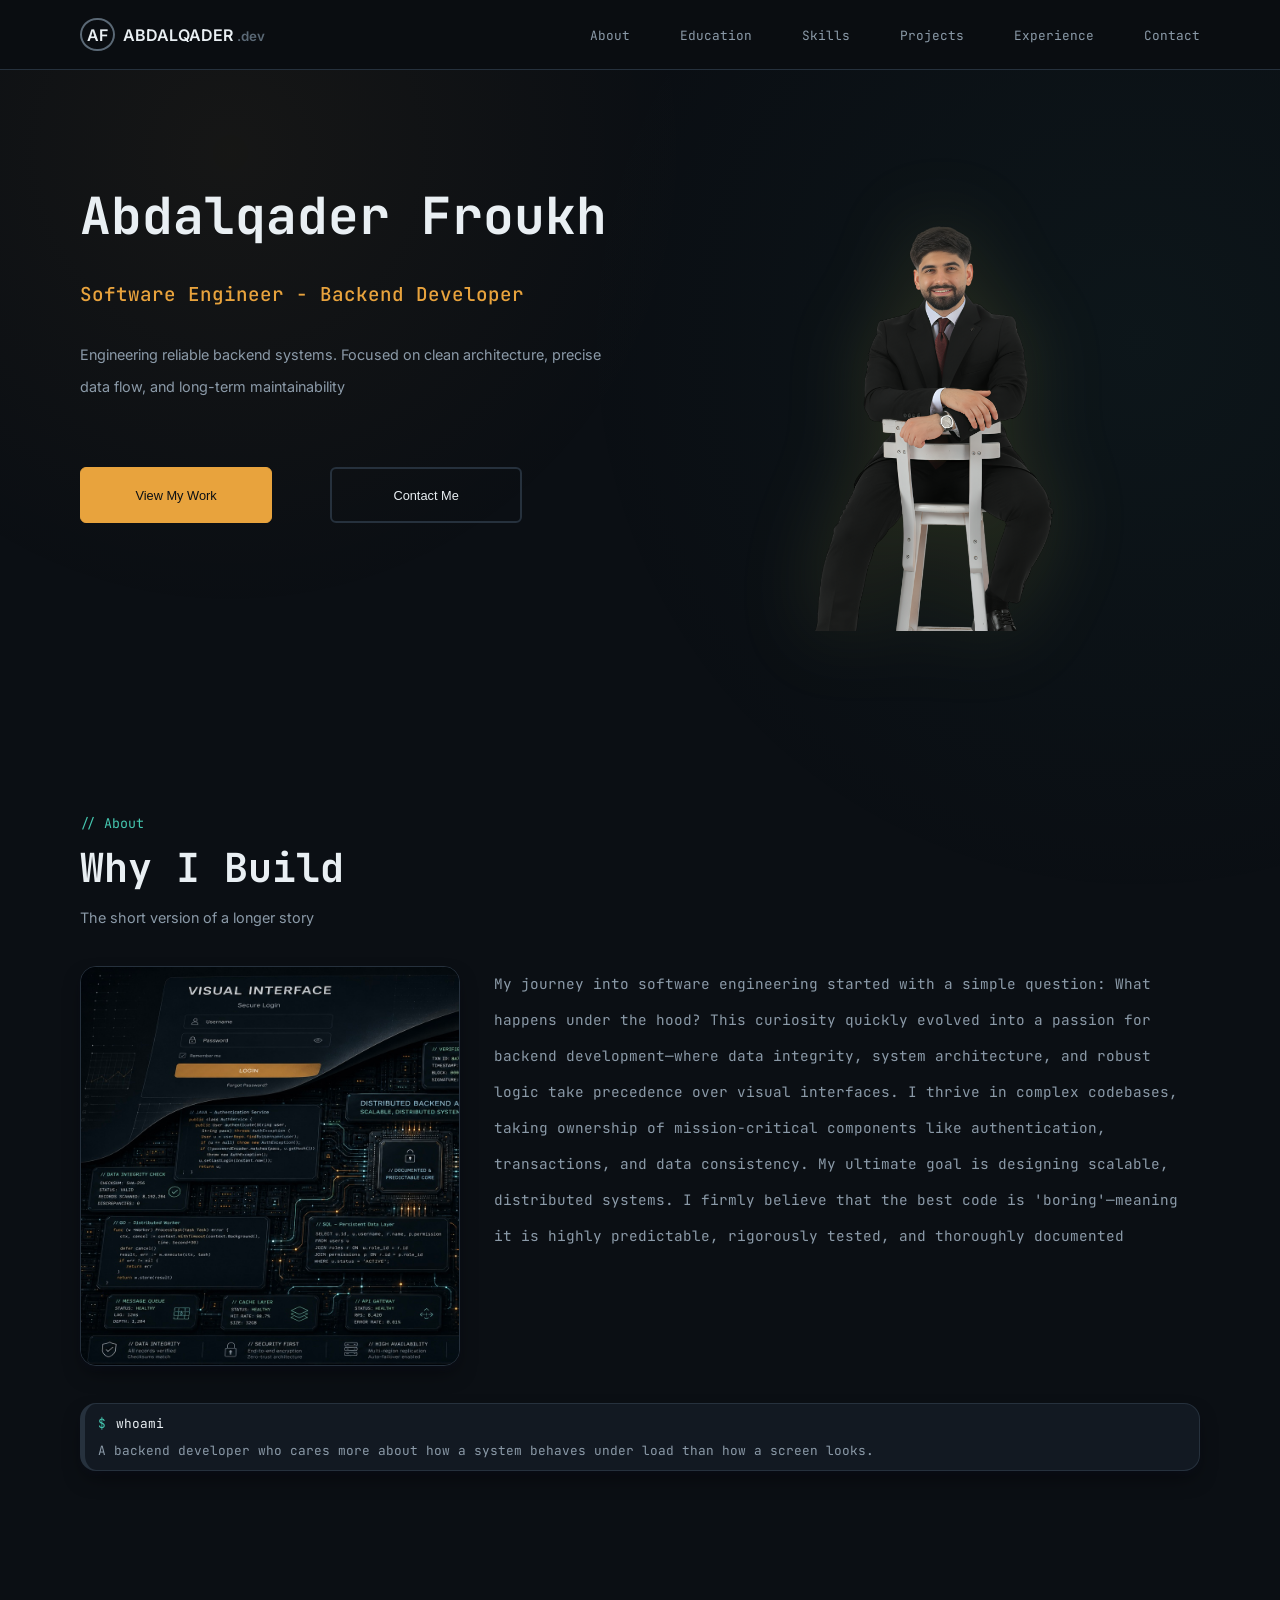
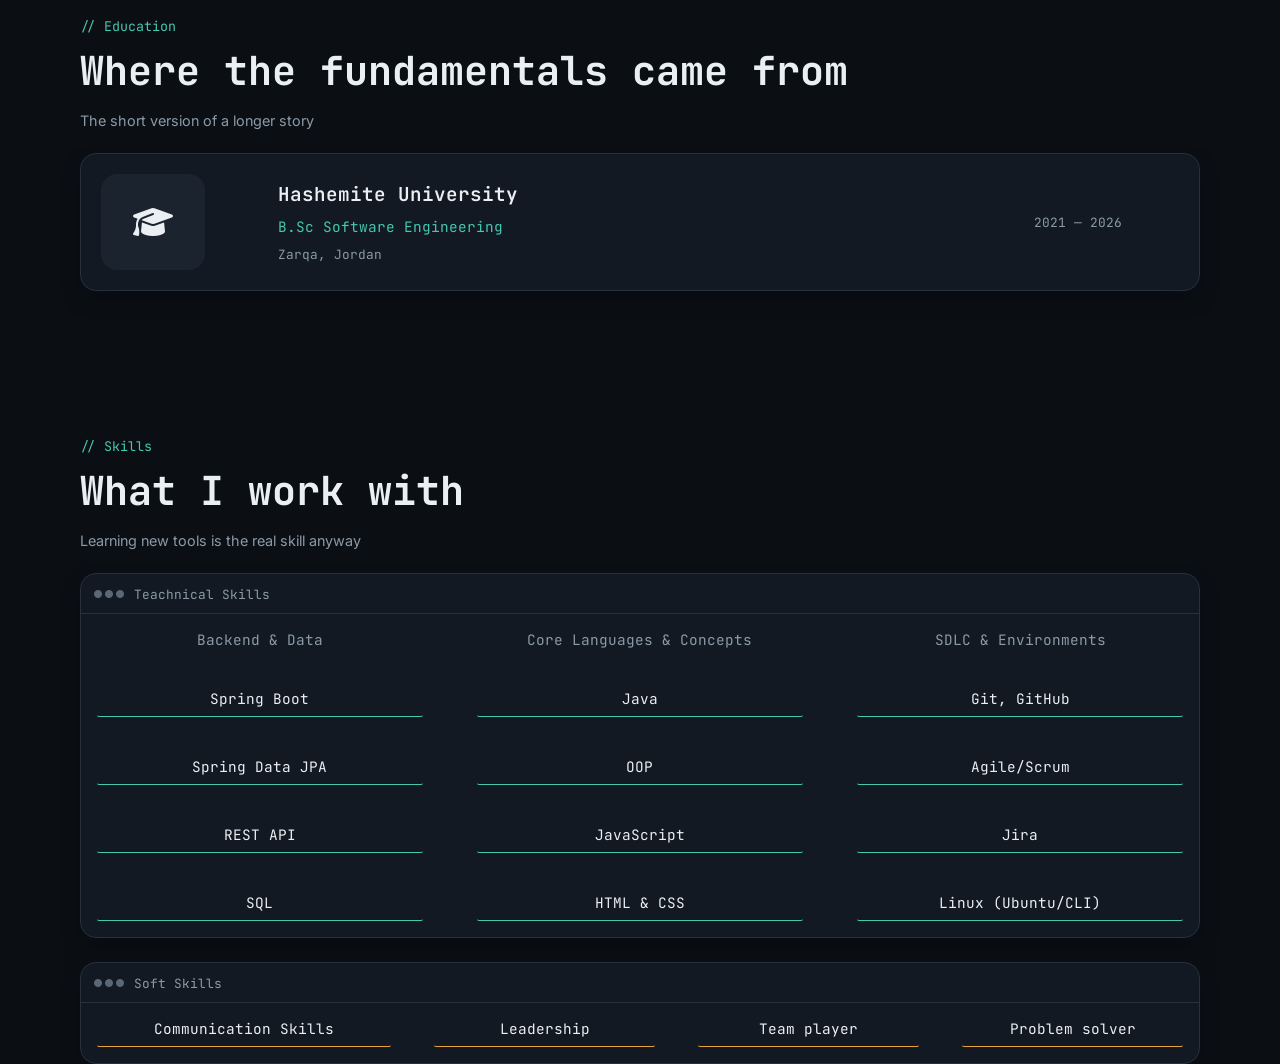
==== main.html @ bca4a01b "initial - from zero to skills" ====
<!DOCTYPE html>
<html lang="en">
<head>
    <meta charset="UTF-8">
    <meta name="viewport" content="width=device-width, initial-scale=1.0">
    <link rel="stylesheet" href="style.css">
    <link rel="stylesheet" href="https://cdn.jsdelivr.net/npm/bootstrap-icons@1.11.3/font/bootstrap-icons.min.css">  
    <link rel="preconnect" href="https://fonts.googleapis.com">
    <link rel="preconnect" href="https://fonts.gstatic.com" crossorigin>
    <link href='https://unpkg.com/boxicons@2.1.4/css/boxicons.min.css' rel='stylesheet'>
    <link href="https://fonts.googleapis.com/css2?family=JetBrains+Mono:wght@400;500;600;700&family=Inter:wght@400;500;600;700;800&display=swap" rel="stylesheet">
    <link rel="stylesheet" href="https://cdnjs.cloudflare.com/ajax/libs/font-awesome/6.6.0/css/all.min.css">
    <title>Abdalqader_Portofolio</title>
</head>
<body>
    <nav>
        <a href="#top" class="nav-logo">
        <span class="nav-logo-badge">AF</span>ABDALQADER  <small>  .dev</small></span>
        </a>
        <svg xmlns="http://www.w3.org/2000/svg" height="32" width="32" viewBox="0 0 640 640"><!--!Font Awesome Free v7.3.0 by @fontawesome - https://fontawesome.com License - https://fontawesome.com/license/free Copyright 2026 Fonticons, Inc.--><path fill="#e9eff3" d="M96 160C96 142.3 110.3 128 128 128L512 128C529.7 128 544 142.3 544 160C544 177.7 529.7 192 512 192L128 192C110.3 192 96 177.7 96 160zM96 320C96 302.3 110.3 288 128 288L512 288C529.7 288 544 302.3 544 320C544 337.7 529.7 352 512 352L128 352C110.3 352 96 337.7 96 320zM544 480C544 497.7 529.7 512 512 512L128 512C110.3 512 96 497.7 96 480C96 462.3 110.3 448 128 448L512 448C529.7 448 544 462.3 544 480z"/></svg>
        <div class="nav-links">
            <a href="#About">About</a>
            <a href="#Education">Education</a>
            <a href="#Skills">Skills</a>
            <a href="#Projects">Projects</a>
            <a href="#Experience">Experience</a>
            <a href="#Contact">Contact</a>
        </div>
    </nav>
    <main class="container">
        <section class="hero">
            <div class="text-part">
                <h1 class="name">Abdalqader Froukh</h1>
                <p class="title">Software Engineer - Backend Developer</p>
                <p class="sub-title">Engineering reliable backend systems. Focused on clean architecture, precise data flow, and long-term maintainability</p>
                <div class="btn">
                    <button class="primary-btn">View My Work</button>
                    <button class="sec-btn">Contact Me</button>
                </div>
            </div>
            <div class="img-part">
            <img  src="images/cut-Photoroom.png" alt="my photo">
            </div>
        </section>


        <section class="about" id="About">
            <div class="sec-head">
                <p class="small-title"><small>// About</small></p>
                <h2 class="sec-title">Why I Build</h2>
                <p class="sub-title">The short version of a longer story</p>
            </div>
            <div class="story-part">
                <div class="img-part2">
                    <img src="images/ChatGPT Image Jul 2, 2026, 11_42_19 PM.png" alt="backend photo">
                </div>
                <div class="story-text">
                    <p class="des">My journey into software engineering started with a simple question: What happens under the hood? This curiosity quickly evolved into a passion for backend development—where data integrity, system architecture, and robust logic take precedence over visual interfaces.
                        I thrive in complex codebases, taking ownership of mission-critical components like authentication, transactions, and data consistency. My ultimate goal is designing scalable, distributed systems. I firmly believe that the best code is 'boring'—meaning it is highly predictable, rigorously tested, and thoroughly documented</p>
                    </div>
                </div>
            <div class="box terminal">
                <p class="command"><span>$</span>whoami</p>
                <p class="resp">A backend developer who cares more about how a system behaves under load than how a screen looks.</p>
            </div>
        </section>
        <section class="education" id="Education">
            <p class="small-title"><small>// Education</small></p>
            <h2 class="sec-title">Where the fundamentals came from</h2>
            <p class="sub-title">The short version of a longer story</p>
            <div class="box edu-box">
                <div class="edu-icon"><i class="fa-solid fa-graduation-cap" style="color: #E9EFF3;"></i></div>
                <div class="edu-content">
                    <p class="coll-name">Hashemite University</p>
                    <p class="maj-name">B.Sc Software Engineering</p>
                    <p class="city">Zarqa, Jordan</p>
                </div>
                <div class="edu-date">2021 — 2026</div>
            </div>
        </section>

        <section class="skills" id="Skills">
            <p class="small-title"><small>// Skills</small></p>
            <h2 class="sec-title">What I work with</h2>
            <p class="sub-title">Learning new tools is the real skill anyway</p>

            <div class="tech-skills-box box">
                <div class="skills-header">
                    <i class="fa-solid fa-circle fa-2xs" style="color: #5a6875;"></i>
                    <i class="fa-solid fa-circle fa-2xs" style="color: #5a6875;"></i> 
                    <i class="fa-solid fa-circle fa-2xs" style="color: #5a6875;"></i> 
                    <span>Teachnical Skills</span>
                </div>
                <div class="devider"></div>
                <div class="tech-skills-count">
                    <div class="col-skills">
                        <h3>Backend & Data</h3>
                        <p>Spring Boot</p>
                        <p>Spring Data JPA</p>
                        <p>REST API</p>
                        <p>SQL</p>
                    </div>
                    <div class="col-skills">
                        <h3>Core Languages & Concepts</h3>
                        <p>Java</p>
                        <p>OOP</p>
                        <p>JavaScript</p>
                        <p>HTML & CSS</p>
                    </div>
                    <div class="col-skills">
                        <h3>SDLC & Environments</h3>
                        <p>Git, GitHub</p>
                        <p>Agile/Scrum</p>
                        <p>Jira</p>
                        <p>Linux (Ubuntu/CLI)</p>
                    </div>
                </div>
            </div>
            <div class="soft-skills-box box">
                <div class="skills-header">
                    <i class="fa-solid fa-circle fa-2xs" style="color: #5a6875;"></i>
                    <i class="fa-solid fa-circle fa-2xs" style="color: #5a6875;"></i> 
                    <i class="fa-solid fa-circle fa-2xs" style="color: #5a6875;"></i> 
                    <span>Soft Skills</span>
                </div>
                <div class="devider"></div>
                <div class="soft-skills-count">
                    <p>Communication Skills</p>
                    <p>Leadership</p>
                    <p>Team player</p>
                    <p>Problem solver</p>
                </div>
            </div>
        </section>
        </main>
        
        
        
    </body>
---- style.css ----
:root{
    --bg: #0B0F14;
    --box: #121922;
    --in-box: #1A232E;
    --border: #26313D;
    --text: #E9EFF3;
    --text-sec: #8B9AA8;
    --text-third: #5A6875;
    --accent: #E8A33D;
    --accent-2: #45C7B0; 
    --nav :#0A0D11;   
    --radius-sm: 6px;
    --radius-lg: 16px;
    --font-mono: 'JetBrains Mono', 'SF Mono', monospace;
    --font-sans: 'Inter', -apple-system, sans-serif;
    --font-size-xl: 2.5rem;
    --font-size-l: 1.2rem;
    --font-size-m: 0.9rem;
    --font-size-s:0.8rem;
}

*{
    box-sizing: border-box;
    margin: 0;
    padding: 0;
}

body{
    background-color: var(--bg);
    z-index: 1000;
    font-family: var(--font-mono);
}

html {
    scroll-behavior: smooth;
    scroll-padding-top: 80px; 
}

.container{
    padding: 0 5rem;
}
a{
    text-decoration: none;
}
ul{
    list-style: none;
}

.box{
    background-color: var(--box);
    box-shadow: 0 4px 6px -1px rgba(16, 20, 41, 0.315), 0 10px 20px -5px rgba(0, 0, 0, 0.5); 
    border: 1px solid var(--border);
    transition: all 0.3s ease;
    border-radius: var(--radius-lg);
}
.box:hover {
    border-color: var(--accent-2);
    box-shadow: 0 15px 30px -5px rgba(0, 0, 0, 0.6), 0 8px 20px -5px rgba(69, 199, 176, 0.15);
}


body::before{
    content: "";
    position: fixed;
    inset: 0;
    background-image: radial-gradient(circle at 18% 17%, rgba(232, 163, 61, 0.05), transparent 36%), radial-gradient(circle at 89% 38%, rgba(69, 199, 175, 0.04), transparent 45%);
    pointer-events: none;
    z-index: -1;
  }

/* nav */
nav{
    position: relative;
    width: 100%;
    height: 70px;
    background-color: var(--nav);
    display: flex;
    flex-direction: row;
    justify-content:space-between;
    align-items: center;
    padding: 0 5rem;
    border-bottom:1px solid var(--border);
}

.nav-logo {
    color: var(--text);
    font-family: var(--font-sans);
    font-weight: 600;

}

.nav-logo small{
    color: var(--text-third);
}
.nav-logo-badge {
    border-radius: 100%;
    border: 2px solid var(--text-third);
    padding: 0.3rem;
    margin-right: 0.5rem;
}

.nav-links a{
    margin-left: 2.5rem;
    color: var(--text-sec);
    font-size: var(--font-size-s);

}
.nav-links a:hover{
        color: var(--text);
        border-bottom: 1px solid var(--accent);
        padding-bottom: 0.8rem;
    }
.nav-links a:active{
    color: var(--text);
    border-bottom: 1px solid var(--accent);
}

nav svg{
    display: none;
    border: 1px solid var(--in-box);
    border-radius: var(--radius-sm);
}

@media (max-width: 992px){
    .nav-links {
        background-color: var(--nav);
        position: absolute;
        top: 52px;
        width: 100%;
        display: flex;
        flex-direction: column;
        left: 0;
        display: none;
        padding-top: 2rem;
    }
    .nav-links a{
        margin: .8rem 0;
        padding-left: 3rem  ;
    }
    nav svg {
        display: block;
    }
    nav svg:hover{
        border-color: var(--text);
    }
    nav svg:hover + .nav-links,
    .nav-links:hover {
        display: flex;
    }
    .nav-links a:hover{
        color: var(--text);
        border-bottom: none;
        padding-bottom: 0;
        border-left: 5px solid var(--accent);
    }
}


/* hero section*/
.hero {
    margin-top: 7rem;
    display: grid;
    grid-template-columns: 1fr 1fr;
    width: 100%;
    gap: 2%;
}

.text-part{
    width: 100%;
}

.img-part{
    width: 100%;
}
.img-part img{
    width: 100%;
    height: auto;
    aspect-ratio: 11 / 9;
    object-fit: contain;
    object-position: top;
    background-color: transparent;
    z-index: 111;
    filter: drop-shadow(0px 0px 40px rgba(209, 200, 77, 0.15));
}


.name{
    color: var(--text);
    font-weight:bolder;
    font-size: 3.2rem;
}

.title{
    color: var(--accent);
    font-weight: 500;
    font-size: var(--font-size-l);
    margin: 2rem 0;
}

.btn{
    margin-top: 4rem;
}

.sub-title{
    color: var(--text-sec);
    font-size: var(--font-size-m);
    font-family: var(--font-sans);
    line-height: 2rem;
    margin-bottom: 1rem;
}


.primary-btn{
    background-color: var(--accent);
    color: var(--bg);
    height: 3.5rem;
    width: 35%;
    border-radius: var(--radius-sm);
    font-size: var(--font-size-s);
    border: 1px solid var(--accent);

}

.sec-btn{
    background-color: transparent;
    color: var(--text);
    height: 3.5rem;
    width: 35%;
    border-radius: var(--radius-sm);
    border-color: var(--accent);
    font-size: var(--font-size-s);
    border: 2px solid var(--border);
    margin-left: 3rem;
}
.sec-btn:hover{
    color: var(--accent-2);
    border-color: var(--accent-2);
    transform: translateY(-4px);
    box-shadow: 0 6px 12px rgba(0, 0, 0, 0.15);

}
.primary-btn:hover {
    transform: translateY(-4px);
    background-color:#ecbc6e;
    box-shadow: 0 6px 12px rgba(0, 0, 0, 0.15);

}
.primary-btn, 
.sec-btn {
    transition: transform 0.25s ease-out, box-shadow 0.25s ease-out, background-color 0.25s ease-out, color 0.25s ease-out, border-color 0.25s ease-out;
}

@media (max-width: 992px){
    .hero{
        grid-template-columns: 1fr;

    }
    .img-part{
        display: none;
    }
    .btn{
        display: flex;
        justify-content: center;
    }
}


/* about */
.about{
    margin-top: 11rem;
}

.small-title {
    color: var(--accent-2);
    margin-bottom: .5rem;
}

.sec-title{
    color: var(--text);
    font-size: var(--font-size-xl);
    margin-bottom: .5rem;
}

.story-part {
    margin-top: 2rem;
    display: grid;
    grid-template-columns: .7fr 1.3fr;
    gap: 3%;
}

.img-part2  img{
    width: 100%;
    max-height: 400px ;
    box-shadow: 0 4px 6px -1px rgba(16, 20, 41, 0.315), 0 10px 20px -5px rgba(0, 0, 0, 0.5); 
    border: 1px solid var(--border);
    transition: all 0.3s ease;
    border-radius: var(--radius-lg);
    transition: transform 0.25s ease-out, box-shadow 0.25s ease-out, background-color 0.25s ease-out, color 0.25s ease-out, border-color 0.25s ease-out;

}

.img-part2  img:hover{
    border-width: 2.5px ;
    transform: translateY(-4px);
}


.story-text p{
    color: var(--text-sec);
    line-height: 2.5;
    font-size: var(--font-size-m);
}


.about .terminal{
    margin-top: 2rem;
    background-color: var(--box);
    padding: 11px 13px;
    font-size: var(--font-size-s);
    border-left: 5px solid var(--border);
}
.terminal .command{
    color: var(--text);
    margin-bottom: 10px;
}
.terminal .command span{
    color: var(--accent-2);
    margin-right: 10px;
}

.terminal .resp{
    color: var(--text-sec);
}

@media (max-width: 992px){
    .story-text p{
        line-height: 1.5;
    }
    .about .story-part{
    grid-template-columns: 1fr;
    text-align: center;
    }
}


/* education */
.education{
    margin-top: 9rem;
}

.edu-box{
    margin-top: 1rem;
    display: grid;
    grid-template-columns: .2fr 1fr .2fr;
    gap: 3%;
    align-items: center;
    padding: 20px;

}


.edu-icon i{
    font-size: 2rem;
    background-color: var(--in-box);
    padding: 2rem;
    border-radius: var(--radius-lg);
}

.coll-name{
    font-size: var(--font-size-l);
    color: var(--text);
    font-weight: 600 ;
}

.maj-name{
    color: var(--accent-2);
    font-size: var(--font-size-m);
    font-weight: 400;
    margin: 10px 0 ;
}

.city{
    color: var(--text-sec);
    font-size: var(--font-size-s);
}
.edu-date{
    color: var(--text-sec);
    font-size: var(--font-size-s);
}


/* skills */
.skills{
    margin-top: 9rem;
}


.skills-header{
    margin: 9px 0 9px 20px;
}
.devider{
    height: 1px;
    width: 100%;
    background-color: var(--border) ;
}

.skills-header i {
    margin-left: -7px;
    font-size: 0.5rem;
}
.skills-header span{
    color: var(--text-sec);
    font-size: var(--font-size-s);
    margin-bottom: 1px;
}

.tech-skills-count {
    display: grid;
    grid-template-columns: 1fr 1fr 1fr;
    gap: 2%;
}

.col-skills{
    margin: 1rem ;
    text-align: center;
}

.col-skills h3{
    color: var(--text-sec);
    font-size: var(--font-size-m);
    font-weight: 400;
}
.col-skills p{
    width: 100%;
    color: var(--text);
    font-size: var(--font-size-m);
    margin-top: 2.5rem ;
    padding-bottom: .5rem;
    border-bottom: 1px solid var(--accent-2);
    border-radius: 2px;
    transition: transform 0.25s ease-out, box-shadow 0.25s ease-out, background-color 0.25s ease-out, color 0.25s ease-out, border-color 0.25s ease-out;

}
.col-skills p:hover{
    border-bottom-color: var(--accent);
    transform: translateY(-2px);

}

.soft-skills-box{
    margin-top: 1.5rem;
}

.soft-skills-count{
    margin: 1rem;
    display: grid;
    grid-template-columns: 1.2fr 0.9fr 0.9fr 0.9fr;
    text-align: center;
    gap: 4%;
}
.soft-skills-count p{
    color: var(--text);
    font-size: var(--font-size-m);
    border-bottom: 1px solid var(--accent);
    padding-bottom: .5rem;
    border-radius: 2px;
    transition: transform 0.25s ease-out, box-shadow 0.25s ease-out, background-color 0.25s ease-out, color 0.25s ease-out, border-color 0.25s ease-out;

}
.soft-skills-count p:hover{
    border-bottom-color: var(--accent-2);
    transform: translateY(-1px);

}

.soft-skills-box:hover{
    border-color: var(--accent);
}

/* responsive tablet and mobile*/
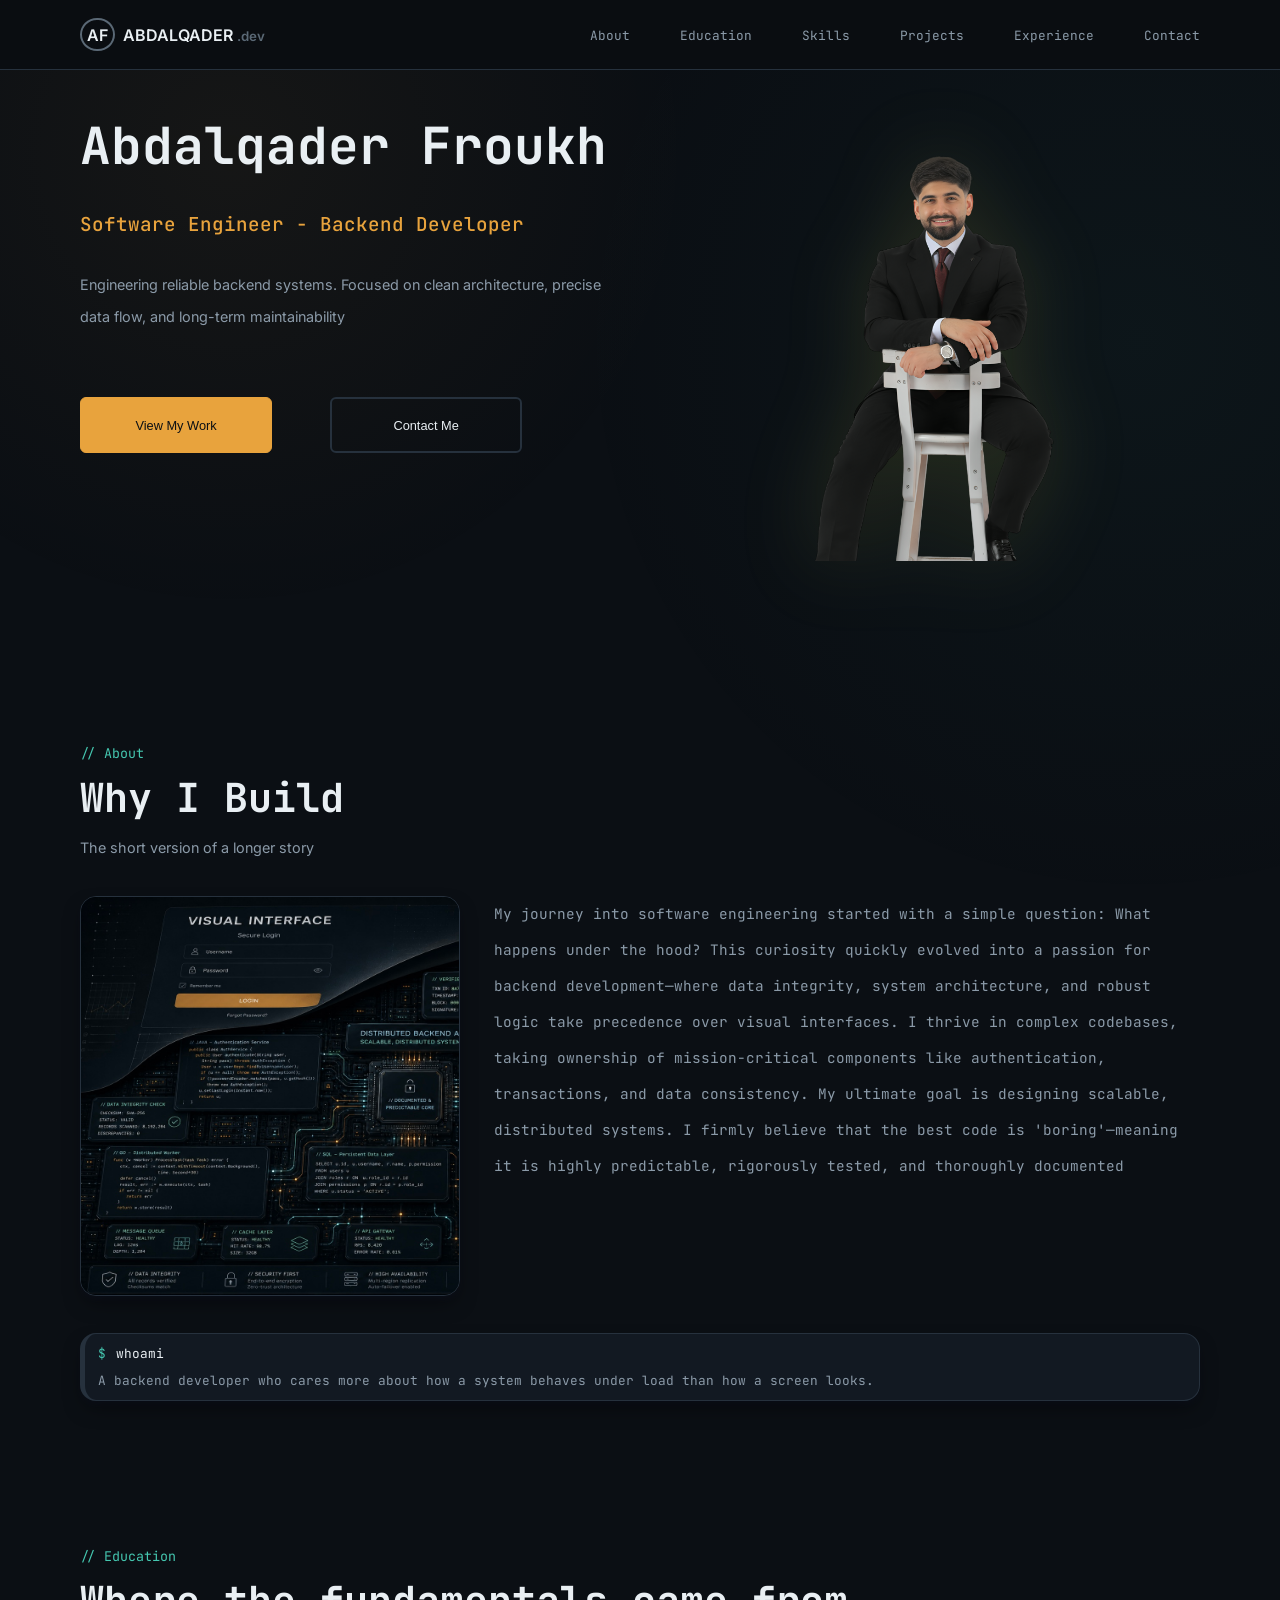
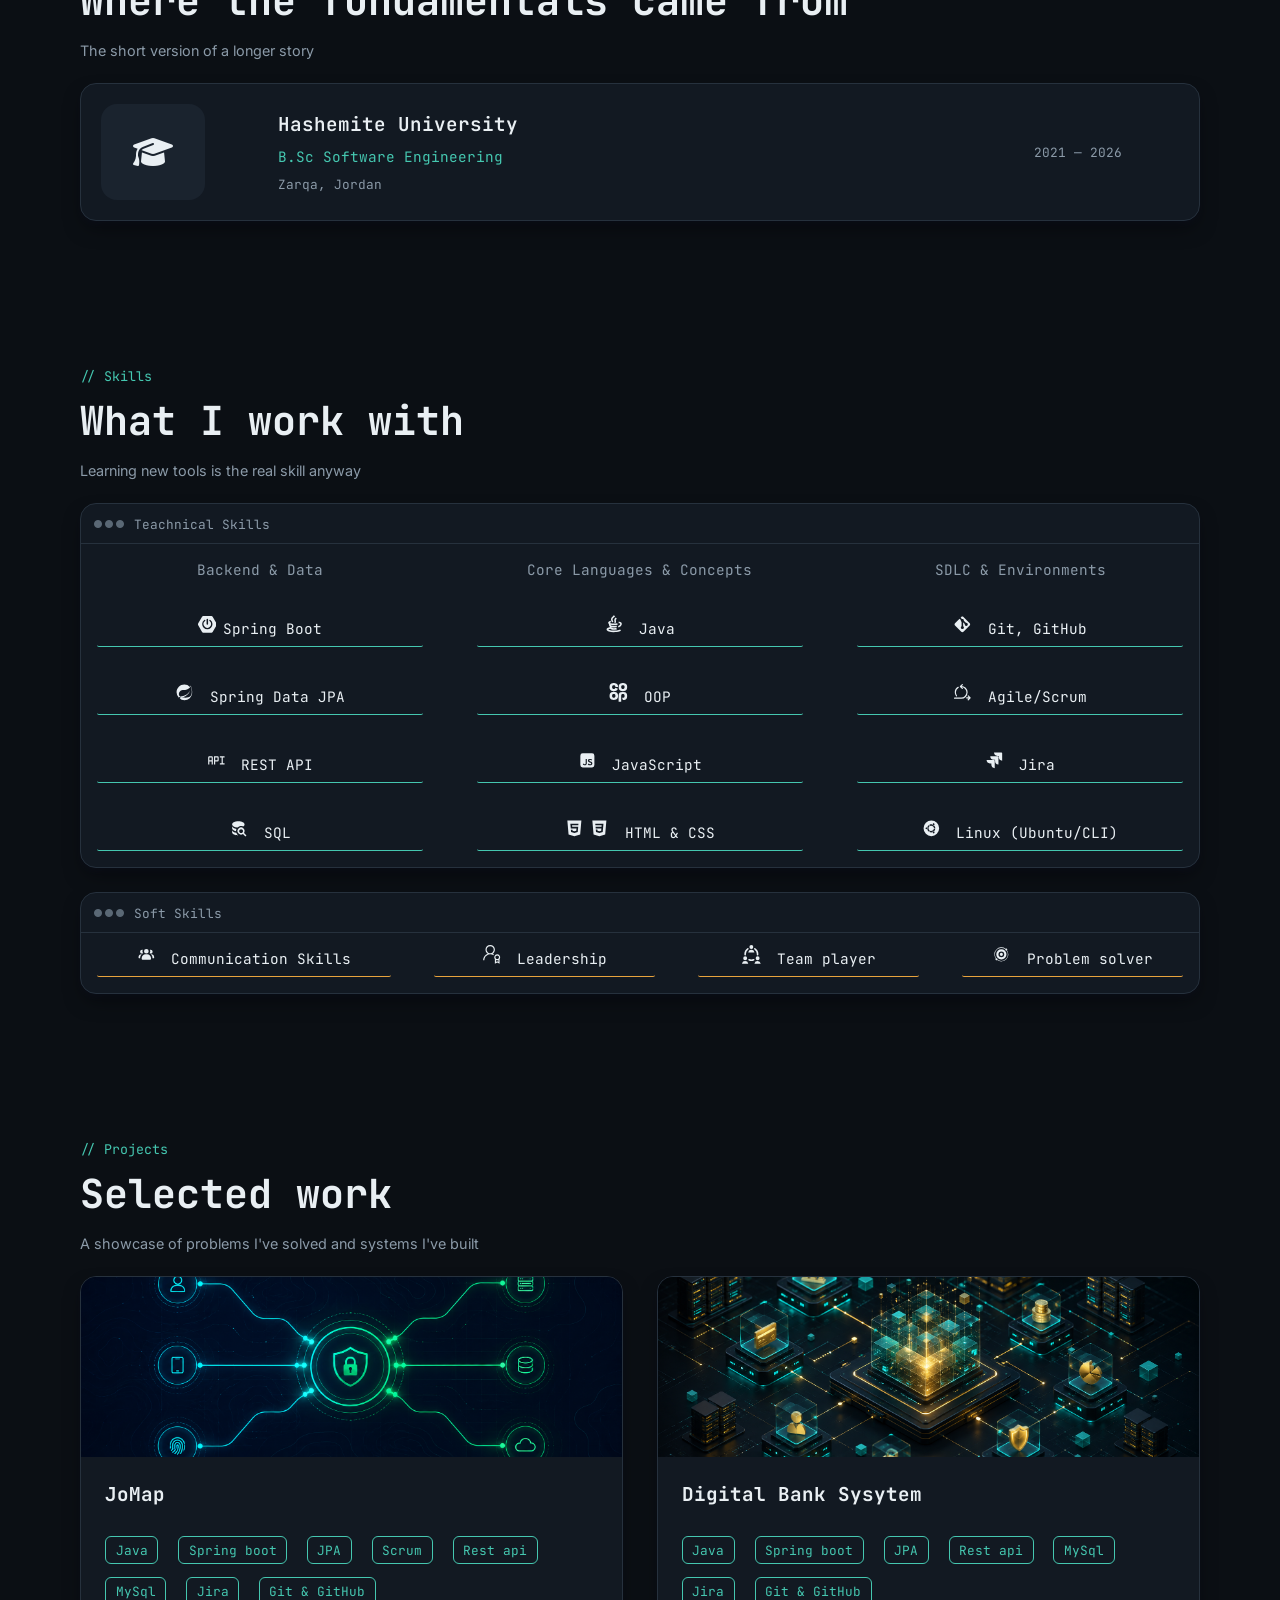
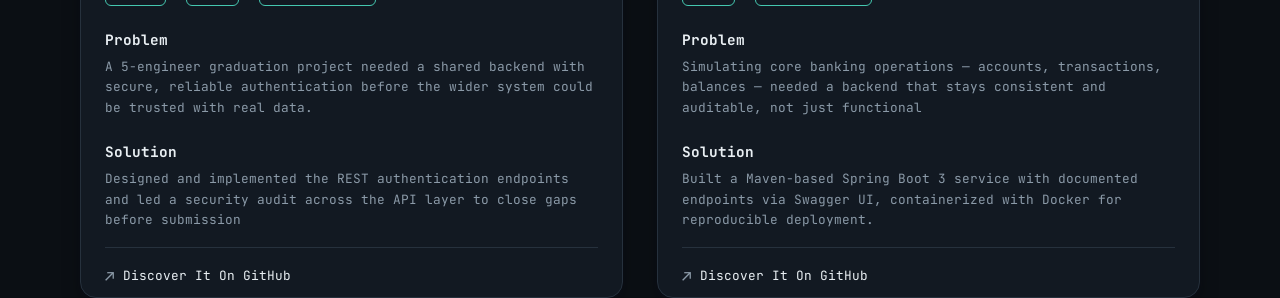
==== commit 7c22a8e9: "skills and projects sections are done" ====
--- a/main.html
+++ b/main.html
@@ -95,24 +95,78 @@
                 <div class="tech-skills-count">
                     <div class="col-skills">
                         <h3>Backend & Data</h3>
-                        <p>Spring Boot</p>
-                        <p>Spring Data JPA</p>
-                        <p>REST API</p>
-                        <p>SQL</p>
+                        <p><svg xmlns="http://www.w3.org/2000/svg" width="1.3em" height="1.3em" viewBox="0 0 24 24">
+	<path d="M0 0h24v24H0z" fill="none" />
+	<path fill="#e9eff3" d="m23.693 10.706l-4.73-8.185c-.41-.71-1.417-1.294-2.24-1.294h-9.45c-.82 0-1.831.584-2.24 1.294L.306 10.706c-.41.71-.41 1.873 0 2.584l4.725 8.189c.41.71 1.417 1.294 2.24 1.294h9.455c.82 0 1.826-.584 2.24-1.294l4.726-8.19c.41-.71.41-1.873 0-2.583zM10.976 5.755c0-.537.438-.975.974-.975s.975.438.975.975v5.821a.976.976 0 0 1-1.948 0zm.974 12.43a6.616 6.616 0 0 1-6.607-6.609A6.64 6.64 0 0 1 8.01 6.272a.866.866 0 0 1 1.214.18a.866.866 0 0 1-.178 1.213a4.876 4.876 0 0 0 5.812 7.827a4.88 4.88 0 0 0 1.967-3.916a4.9 4.9 0 0 0-1.986-3.925a.87.87 0 0 1-.183-1.214a.87.87 0 0 1 1.214-.183a6.63 6.63 0 0 1 2.687 5.322a6.613 6.613 0 0 1-6.608 6.608" />
+</svg>Spring Boot</p>
+                        <p><svg xmlns="http://www.w3.org/2000/svg" width="1.3em" height="1.3em" viewBox="0 0 24 24">
+	<path d="M0 0h24v24H0z" fill="none" />
+	<path fill="#e9eff3" d="M20.205 16.392c-2.469 3.289-7.741 2.179-11.122 2.338c0 0-.599.034-1.201.133c0 0 .228-.097.519-.198c2.374-.821 3.496-.986 4.939-1.727c2.71-1.388 5.408-4.413 5.957-7.555c-1.032 3.022-4.17 5.623-7.027 6.679c-1.955.722-5.492 1.424-5.493 1.424l-.143-.076c-2.405-1.17-2.475-6.38 1.894-8.059c1.916-.736 3.747-.332 5.818-.825c2.208-.525 4.766-2.18 5.805-4.344c1.165 3.458 2.565 8.866.054 12.21m.042-13.28a9.2 9.2 0 0 1-1.065 1.89a9.98 9.98 0 0 0-7.167-3.031C6.492 1.971 2 6.463 2 11.985a9.98 9.98 0 0 0 3.205 7.334l.22.194a.856.856 0 1 1 .001.001l.149.132A9.96 9.96 0 0 0 12.015 22c5.278 0 9.613-4.108 9.984-9.292c.274-2.539-.476-5.763-1.752-9.596" />
+</svg>
+Spring Data JPA</p>
+                        <p><svg xmlns="http://www.w3.org/2000/svg" width="1.3em" height="1.3em" viewBox="0 0 32 32">
+	<path d="M0 0h32v32H0z" fill="none" />
+	<path fill="#e9eff3" d="M8 9H4a2 2 0 0 0-2 2v12h2v-5h4v5h2V11a2 2 0 0 0-2-2m-4 7v-5h4v5Zm18-5h3v10h-3v2h8v-2h-3V11h3V9h-8zm-8 12h-2V9h6a2 2 0 0 1 2 2v5a2 2 0 0 1-2 2h-4Zm0-7h4v-5h-4Z" />
+</svg>
+REST API</p>
+                        <p><svg xmlns="http://www.w3.org/2000/svg" width="1.3em" height="1.3em" viewBox="0 0 24 24">
+	<path d="M0 0h24v24H0z" fill="none" />
+	<path fill="#e9eff3" d="M18.68 12.32a4.49 4.49 0 0 0-6.36.01a4.49 4.49 0 0 0 0 6.36a4.51 4.51 0 0 0 5.57.63L21 22.39L22.39 21l-3.09-3.11c1.13-1.77.87-4.09-.62-5.57m-1.41 4.95c-.98.98-2.56.97-3.54 0c-.97-.98-.97-2.56.01-3.54c.97-.97 2.55-.97 3.53 0c.97.98.97 2.56 0 3.54M10.9 20.1a6.5 6.5 0 0 1-1.48-2.32C6.27 17.25 4 15.76 4 14v3c0 2.21 3.58 4 8 4c-.4-.26-.77-.56-1.1-.9M4 9v3c0 1.68 2.07 3.12 5 3.7v-.2c0-.93.2-1.85.58-2.69C6.34 12.3 4 10.79 4 9m8-6C7.58 3 4 4.79 4 7c0 2 3 3.68 6.85 4h.05c1.2-1.26 2.86-2 4.6-2c.91 0 1.81.19 2.64.56A3.22 3.22 0 0 0 20 7c0-2.21-3.58-4-8-4" />
+</svg>
+SQL</p>
                     </div>
                     <div class="col-skills">
                         <h3>Core Languages & Concepts</h3>
-                        <p>Java</p>
-                        <p>OOP</p>
-                        <p>JavaScript</p>
-                        <p>HTML & CSS</p>
+                        <p><svg xmlns="http://www.w3.org/2000/svg" width="1.3em" height="1.3em" viewBox="0 0 24 24">
+	<path d="M0 0h24v24H0z" fill="none" />
+	<path fill="#e9eff3" d="M10.82 8.427c-.76-1.085-1.046-1.872-1.108-2.445c-.059-.54.073-.97.335-1.383c.283-.447.708-.862 1.248-1.353c.505-.458 1.137-1.003 1.633-1.62L11.37.374c-.416.517-.928.947-1.418 1.391c-.534.485-1.149 1.062-1.593 1.764c-.466.735-.75 1.611-.635 2.67c.112 1.026.588 2.132 1.458 3.375zm1.25-3.03c.284-.684.861-1.37 1.78-2.156l1.3 1.518c-.831.713-1.129 1.153-1.235 1.407c-.104.25-.035.499.035.747c.084.296.223.79.214 1.322c-.012.706-.254 1.452-.832 2.32l-1.664-1.11c.422-.632.492-1.01.496-1.243c.005-.295-.072-.46-.197-.96c-.12-.478-.21-1.097.102-1.845M6.141 10c.47-.314 1.05-.474 1.592-.604L7.266 7.45c-.813.196-1.551.46-2.112.807C4.644 8.573 4 9.136 4 10c0 .726.486 1.306 1.065 1.686a2.5 2.5 0 0 0-.065.572c0 .98.418 1.807 1.143 2.42c-.107.3-.155.634-.14.968c-.777.151-1.536.373-2.17.664c-.432.198-.858.451-1.19.777c-.334.329-.643.804-.643 1.413c0 .427.189.772.374 1.01c.189.242.432.449.684.624c.506.351 1.184.669 1.959.936c1.558.538 3.669.93 5.983.93c3.327 0 5.663-.384 7.19-.782a13 13 0 0 0 1.704-.561c.21-.088.42-.181.616-.297c.01-.006-1.028-1.715-1.024-1.718c-.564.294-1.188.48-1.8.64c-1.349.352-3.513.718-6.686.718c-2.104 0-3.993-.358-5.33-.82c-.532-.184-1.088-.398-1.541-.74c.115-.09.29-.199.538-.312c.558-.256 1.323-.466 2.14-.591q.344.365.814.64c.965.562 2.292.823 3.879.823c1.31 0 2.258-.132 2.898-.274c.356-.078.714-.167 1.042-.328c.003-.002-.881-1.795-.881-1.795q-.291.105-.593.17c-.489.109-1.29.227-2.466.227c-1.413 0-2.336-.24-2.871-.551c-.426-.248-.589-.524-.622-.824c.868.253 1.895.375 3.056.375c1.463 0 2.518-.143 3.228-.297c.386-.083.775-.179 1.134-.346c.02-.01-.857-1.807-.857-1.807a4.4 4.4 0 0 1-.7.198c-.56.121-1.473.252-2.806.252c-1.603 0-2.67-.264-3.302-.623c-.471-.268-.678-.568-.74-.89c1.24.326 2.805.513 4.48.513c1.817 0 3.502-.22 4.783-.598l-.566-1.918c-1.054.311-2.54.516-4.217.516c-1.724 0-3.245-.216-4.302-.542c-.5-.153-.846-.316-1.056-.458m11.448.746c1.213-.11 1.66.188 1.804.342c.149.16.201.408.136.67c-.116.464-.443.914-.973 1.328c-.529.413-1.2.74-1.873.965l.632 1.897c.828-.276 1.718-.698 2.471-1.285c.75-.586 1.424-1.385 1.683-2.42c.185-.74.112-1.741-.614-2.52c-.73-.782-1.909-1.109-3.447-.969z" />
+</svg>
+Java</p>
+                        <p><svg xmlns="http://www.w3.org/2000/svg" width="1.3em" height="1.3em" viewBox="0 0 24 24">
+	<path d="M0 0h24v24H0z" fill="none" />
+	<path fill="#e9eff3" d="M23.275 5.265c0-.852-.132-1.703-.36-2.555c-.328-1.016-1.081-1.834-2.031-2.194a9.25 9.25 0 0 0-6.092 0a3.17 3.17 0 0 0-2.03 2.194a9.53 9.53 0 0 0 0 5.077c.326 1.015 1.08 1.834 2.03 2.194a8 8 0 0 0 3.046.491c1.049 0 2.063-.196 3.046-.491a3.17 3.17 0 0 0 2.031-2.194c.229-.819.36-1.67.36-2.522m-3.308 0c0 .393-.065.852-.196 1.212c-.164.524-.623.95-1.18 1.081a4.2 4.2 0 0 1-1.571 0a1.47 1.47 0 0 1-1.18-1.081a4.03 4.03 0 0 1 0-2.489c.163-.524.622-.95 1.18-1.081a4.2 4.2 0 0 1 1.571 0a1.48 1.48 0 0 1 1.18 1.081q.195.687.196 1.277m-8.745 13.79a9.55 9.55 0 0 0 0-5.077c-.327-1.016-1.081-1.834-2.03-2.195a9.25 9.25 0 0 0-6.092 0a3.17 3.17 0 0 0-2.031 2.195a9.55 9.55 0 0 0 0 5.077c.328 1.015 1.081 1.834 2.031 2.193a9.25 9.25 0 0 0 6.092 0a3.4 3.4 0 0 0 2.03-2.193m-2.948-2.523c0 .393-.066.852-.197 1.212a1.64 1.64 0 0 1-1.179 1.081a4.2 4.2 0 0 1-1.572 0a1.48 1.48 0 0 1-1.179-1.081a4.04 4.04 0 0 1 0-2.489a1.64 1.64 0 0 1 1.179-1.081a4.2 4.2 0 0 1 1.572 0a1.48 1.48 0 0 1 1.179 1.081q.197.639.197 1.277m0-11.3h3.308c0-.851-.131-1.703-.36-2.521c-.327-1.016-1.081-1.834-2.03-2.194a9.25 9.25 0 0 0-6.092 0C2.084.909 1.331 1.728 1.068 2.743a9.55 9.55 0 0 0 0 5.077c.328 1.015 1.081 1.834 2.031 2.194c.982.36 1.998.492 3.046.492s2.063-.197 3.046-.492a3.17 3.17 0 0 0 2.03-2.194c.033-.131.065-.295.131-.426L8.241 5.953c-.033.196-.065.36-.131.557c-.163.524-.622.95-1.179 1.081a4.2 4.2 0 0 1-1.572 0A1.48 1.48 0 0 1 4.18 6.51a4.04 4.04 0 0 1 0-2.489c.164-.524.622-.95 1.179-1.082a4.2 4.2 0 0 1 1.572 0A1.48 1.48 0 0 1 8.11 4.021c.098.425.164.818.164 1.211m4.421 8.779a9.4 9.4 0 0 0-.36 2.555V24h3.308v-7.468c0-.393.065-.852.196-1.212c.163-.524.622-.95 1.18-1.081a4.2 4.2 0 0 1 1.571 0a1.48 1.48 0 0 1 1.18 1.081a4.04 4.04 0 0 1 0 2.489c-.164.523-.623.95-1.146 1.08a4.2 4.2 0 0 1-1.572 0c-.099-.031-.229-.064-.327-.098l1.113 3.079c1.049 0 2.063-.197 3.046-.491a3.18 3.18 0 0 0 2.031-2.194a9.55 9.55 0 0 0 0-5.077c-.328-1.016-1.081-1.834-2.031-2.195a9.25 9.25 0 0 0-6.092 0c-1.016.263-1.769 1.082-2.097 2.098" />
+</svg>
+OOP</p>
+                        <p><svg xmlns="http://www.w3.org/2000/svg" width="1.3em" height="1.3em" viewBox="0 0 24 24">
+	<path d="M0 0h24v24H0z" fill="none" />
+	<path fill="#e9eff3" d="M6 3a3 3 0 0 0-3 3v12a3 3 0 0 0 3 3h12a3 3 0 0 0 3-3V6a3 3 0 0 0-3-3zm7.334 13.055q1.08.87 2.156.858q.66 0 1.012-.242a.75.75 0 0 0 .341-.66a.97.97 0 0 0-.34-.748q-.352-.307-1.332-.616q-1.177-.34-1.815-.88q-.626-.54-.638-1.507q0-.913.792-1.529q.77-.616 1.97-.616q1.672 0 2.683.814l-.77 1.199a2.6 2.6 0 0 0-.935-.462a3.2 3.2 0 0 0-.946-.165q-.57 0-.913.209q-.34.21-.34.55q0 .374.417.638q.42.254 1.43.561q1.221.363 1.738.968t.517 1.54q0 .957-.737 1.65q-.726.682-2.112.715q-1.815 0-3.036-1.089zm-5.53.638q.352.22.847.22q.517 0 .858-.297q.34-.308.341-1.067v-5.302h1.485v5.588q-.033 1.298-.748 1.87a2.5 2.5 0 0 1-.891.484a3.3 3.3 0 0 1-.935.143q-.825 0-1.463-.286q-.682-.307-1.144-1.089l1.034-.847q.285.385.616.583" />
+</svg>
+JavaScript</p>
+                        <p><svg xmlns="http://www.w3.org/2000/svg" width="1.3em" height="1.3em" viewBox="0 0 24 24">
+	<path d="M0 0h24v24H0z" fill="none" />
+	<path fill="#e9eff3" d="m3 2l1.578 17.824L12 22l7.467-2.175L21 2zm14.049 6.048H9.075l.172 2.016h7.697l-.626 6.565l-4.246 1.381l-4.281-1.455l-.288-2.932h2.024l.16 1.411l2.4.815l2.346-.763l.297-3.005H7.416l-.562-6.05h10.412z" />
+</svg><svg xmlns="http://www.w3.org/2000/svg" width="1.3em" height="1.3em" viewBox="0 0 24 24">
+	<path d="M0 0h24v24H0z" fill="none" />
+	<path fill="#e9eff3" d="m3 2l1.578 17.834L12 22l7.468-2.165L21 2zm13.3 14.722l-4.293 1.204H12l-4.297-1.204l-.297-3.167h2.108l.15 1.526l2.335.639l2.34-.64l.245-3.05h-7.27l-.187-2.006h7.64l.174-2.006H6.924l-.176-2.006h10.506z" />
+</svg>
+HTML & CSS</p>
                     </div>
                     <div class="col-skills">
                         <h3>SDLC & Environments</h3>
-                        <p>Git, GitHub</p>
-                        <p>Agile/Scrum</p>
-                        <p>Jira</p>
-                        <p>Linux (Ubuntu/CLI)</p>
+                        <p><svg xmlns="http://www.w3.org/2000/svg" width="1.3em" height="1.3em" viewBox="0 0 24 24">
+	<path d="M0 0h24v24H0z" fill="none" />
+	<path fill="#e9eff3" d="M2.6 10.59L8.38 4.8l1.69 1.7c-.24.85.15 1.78.93 2.23v5.54c-.6.34-1 .99-1 1.73a2 2 0 0 0 2 2a2 2 0 0 0 2-2c0-.74-.4-1.39-1-1.73V9.41l2.07 2.09c-.07.15-.07.32-.07.5a2 2 0 0 0 2 2a2 2 0 0 0 2-2a2 2 0 0 0-2-2c-.18 0-.35 0-.5.07L13.93 7.5a1.98 1.98 0 0 0-1.15-2.34c-.43-.16-.88-.2-1.28-.09L9.8 3.38l.79-.78c.78-.79 2.04-.79 2.82 0l7.99 7.99c.79.78.79 2.04 0 2.82l-7.99 7.99c-.78.79-2.04.79-2.82 0L2.6 13.41c-.79-.78-.79-2.04 0-2.82" />
+</svg>
+Git, GitHub</p>
+                        <p><svg xmlns="http://www.w3.org/2000/svg" width="1.3em" height="1.3em" viewBox="0 0 24 24">
+	<path d="M0 0h24v24H0z" fill="none" />
+	<g fill="none" stroke="#e9eff3" stroke-linecap="round" stroke-linejoin="round" stroke-width="1.5">
+		<path d="M17.5 19H22m0 0l-2.5-2.5M22 19l-2.5 2.5M12 2L9.5 4.5L12 7" />
+		<path d="M10.5 4.5a7.5 7.5 0 0 1 0 15H2" />
+		<path d="M6.756 5.5A7.5 7.5 0 0 0 3 12c0 1.688.558 3.246 1.5 4.5" />
+	</g>
+</svg>
+Agile/Scrum</p>
+                        <p><svg xmlns="http://www.w3.org/2000/svg" width="1.3em" height="1.3em" viewBox="0 0 24 24">
+	<path d="M0 0h24v24H0z" fill="none" />
+	<path fill="#e9eff3" d="M11.53 2c0 2.4 1.97 4.35 4.35 4.35h1.78v1.7c0 2.4 1.94 4.34 4.34 4.35V2.84a.84.84 0 0 0-.84-.84zM6.77 6.8a4.36 4.36 0 0 0 4.34 4.34h1.8v1.72a4.36 4.36 0 0 0 4.34 4.34V7.63a.84.84 0 0 0-.83-.83zM2 11.6c0 2.4 1.95 4.34 4.35 4.34h1.78v1.72c.01 2.39 1.95 4.34 4.34 4.34v-9.57a.84.84 0 0 0-.84-.84z" />
+</svg>
+Jira</p>
+                        <p><svg xmlns="http://www.w3.org/2000/svg" width="1.3em" height="1.3em" viewBox="0 0 24 24">
+	<path d="M0 0h24v24H0z" fill="none" />
+	<path fill="#e9eff3" d="M22 12a10 10 0 0 1-10 10A10 10 0 0 1 2 12A10 10 0 0 1 12 2a10 10 0 0 1 10 10m-7.66-4.26c.58.33 1.31.13 1.66-.44c.31-.57.12-1.3-.46-1.64c-.57-.33-1.31-.16-1.64.44c-.33.57-.13 1.31.44 1.64m-2.46 7.76c-.53 0-1.03-.11-1.47-.32l-.84 1.5c.7.32 1.48.54 2.31.54c.49 0 .95-.07 1.4-.19c.08-.49.36-.93.82-1.19c.46-.27.98-.29 1.44-.12c.89-.87 1.46-2.06 1.55-3.39l-1.71-.02a3.506 3.506 0 0 1-3.5 3.19m0-7c1.84 0 3.34 1.39 3.5 3.19l1.71-.03a5.2 5.2 0 0 0-1.55-3.38c-.46.17-.99.14-1.44-.12c-.46-.26-.74-.71-.82-1.19c-.45-.12-.91-.19-1.4-.19c-.83 0-1.61.19-2.31.54l.84 1.5c.44-.21.94-.32 1.47-.32M8.37 12c0-1.19.59-2.24 1.49-2.87L9 7.65a5.22 5.22 0 0 0-2.17 3.04c.38.31.62.78.62 1.31s-.24 1-.62 1.31A5.2 5.2 0 0 0 9 16.34l.86-1.47c-.9-.63-1.49-1.68-1.49-2.87m5.97 4.26c-.57.33-.77 1.06-.44 1.64c.33.57 1.07.77 1.64.44c.58-.34.77-1.07.46-1.64c-.35-.58-1.08-.77-1.66-.44M5.76 10.8c-.66 0-1.2.54-1.2 1.2s.54 1.2 1.2 1.2c.67 0 1.2-.54 1.2-1.2s-.53-1.2-1.2-1.2" />
+</svg>
+Linux (Ubuntu/CLI)</p>
                     </div>
                 </div>
             </div>
@@ -125,12 +179,86 @@
                 </div>
                 <div class="devider"></div>
                 <div class="soft-skills-count">
-                    <p>Communication Skills</p>
-                    <p>Leadership</p>
-                    <p>Team player</p>
-                    <p>Problem solver</p>
-                </div>
-            </div>
+                    <p><svg xmlns="http://www.w3.org/2000/svg" width="1.3em" height="1.3em" viewBox="0 0 24 24">
+	<path d="M0 0h24v24H0z" fill="none" />
+	<path fill="#e9eff3" d="M12 5a3 3 0 1 0 0 6a3 3 0 1 0 0-6m1 7h-2c-2.76 0-5 2.24-5 5v.5c0 .83.67 1.5 1.5 1.5h9c.83 0 1.5-.67 1.5-1.5V17c0-2.76-2.24-5-5-5m-6.5-1c.47 0 .9-.12 1.27-.33a5.03 5.03 0 0 1-.42-4.52C7.09 6.06 6.8 6 6.5 6C5.06 6 4 7.06 4 8.5S5.06 11 6.5 11m-.39 1H5.5C3.57 12 2 13.57 2 15.5v1c0 .28.22.5.5.5H4c0-1.96.81-3.73 2.11-5m11.39-1c1.44 0 2.5-1.06 2.5-2.5S18.94 6 17.5 6c-.31 0-.59.06-.85.15a5.03 5.03 0 0 1-.42 4.52c.37.21.79.33 1.27.33m1 1h-.61A6.97 6.97 0 0 1 20 17h1.5c.28 0 .5-.22.5-.5v-1c0-1.93-1.57-3.5-3.5-3.5" />
+</svg>
+Communication Skills</p>
+                    <p><svg xmlns="http://www.w3.org/2000/svg" width="1.3em" height="1.3em" viewBox="0 0 2048 2048">
+	<path d="M0 0h2048v2048H0z" fill="none" />
+	<path fill="#e9eff3" d="M1168 946q38 15 74 33t70 41q-22 24-40 50t-33 56q-77-50-164-76t-179-26q-88 0-170 23t-153 64t-129 100t-100 130t-65 153t-23 170H128q0-120 35-231t101-205t156-167t204-115q-113-74-176-186t-64-248q0-106 40-199t109-163T696 40T896 0t199 40t163 109t110 163t40 200q0 66-16 129t-48 119t-75 103t-101 83M512 512q0 80 30 149t82 122t122 83t150 30q79 0 149-30t122-82t83-122t30-150q0-79-30-149t-82-122t-123-83t-149-30q-80 0-149 30t-122 82t-83 123t-30 149m1472 832q0 52-16 101t-48 91v512l-256-128l-256 128v-512q-31-42-47-91t-17-101q0-66 25-124t68-101t102-69t125-26t124 25t101 69t69 102t26 124m-320-192q-40 0-75 15t-61 41t-41 61t-15 75t15 75t41 61t61 41t75 15t75-15t61-41t41-61t15-75t-15-75t-41-61t-61-41t-75-15m128 689v-204q-60 27-128 27t-128-27v204q32-16 64-31t64-33q32 17 64 32t64 32" />
+</svg>
+Leadership</p>
+                    <p><svg xmlns="http://www.w3.org/2000/svg" width="1.3em" height="1.3em" viewBox="0 0 24 24">
+	<path d="M0 0h24v24H0z" fill="none" />
+	<path fill="#e9eff3" d="M15.93 18.54a1 1 0 0 0-1.3-.55a7.06 7.06 0 0 1-5.25 0a1 1 0 1 0-.76 1.85a9 9 0 0 0 6.76 0a1 1 0 0 0 .55-1.3m.01-12.83A7 7 0 0 1 19 11.5a9 9 0 0 1-.05.88a1 1 0 1 0 2 .24A8 8 0 0 0 21 11.5a9 9 0 0 0-3.93-7.44a1 1 0 1 0-1.13 1.65M4.18 13.49a1 1 0 0 0 .87-1.11a9 9 0 0 1 0-.88a7 7 0 0 1 3.01-5.79a1 1 0 1 0-1.13-1.65A9 9 0 0 0 3 11.5a8 8 0 0 0 .07 1.12a1 1 0 0 0 1.11.87M15.67 9.5a.25.25 0 0 0 .2-.09a.27.27 0 0 0 .05-.21A4.06 4.06 0 0 0 8 9.19a.25.25 0 0 0 0 .22a.28.28 0 0 0 .19.09Zm-6.17-7a2.5 2.5 0 1 0 5 0a2.5 2.5 0 1 0-5 0m10.5 18a4.06 4.06 0 0 0-4 3.2a.25.25 0 0 0 .24.3h7.46a.3.3 0 0 0 .2-.09a.28.28 0 0 0 0-.22A4.06 4.06 0 0 0 20 20.5M17.53 17a2.5 2.5 0 1 0 5 0a2.5 2.5 0 1 0-5 0M4 20.5a4.06 4.06 0 0 0-4 3.2a.26.26 0 0 0 0 .21a.25.25 0 0 0 .3.09h7.45a.25.25 0 0 0 .25-.31a4.07 4.07 0 0 0-4-3.19M1.57 17a2.5 2.5 0 1 0 5 0a2.5 2.5 0 1 0-5 0" />
+</svg>
+Team player</p>
+                    <p><svg xmlns="http://www.w3.org/2000/svg" width="1.3em" height="1.3em" viewBox="0 0 24 24">
+	<path d="M0 0h24v24H0z" fill="none" />
+	<path fill="#e9eff3" fill-rule="evenodd" d="M20.318 12.004a8.322 8.322 0 0 1-13.383 6.608a1.248 1.248 0 0 0-1.546-1.553A8.321 8.321 0 0 1 17.052 5.396a1.248 1.248 0 0 0 1.554 1.553a8.3 8.3 0 0 1 1.712 5.055m-2.892-7.198a1.25 1.25 0 1 1 1.769 1.769a9.013 9.013 0 0 1-12.62 12.62a1.252 1.252 0 0 1-2.145-.882a1.25 1.25 0 0 1 .376-.887a9.014 9.014 0 0 1 12.62-12.62M11.998 15.75a3.737 3.737 0 1 0 0-7.475a3.737 3.737 0 0 0 0 7.475m0 2.773a6.518 6.518 0 0 0 0-13.036a6.51 6.51 0 1 0 0 13.022zm2.005-6.518a2.004 2.004 0 1 1-4.009 0a2.004 2.004 0 0 1 4.008 0" clip-rule="evenodd" />
+</svg>
+Problem solver</p>
+                </div>
+            </div>
+        </section>
+        <section class="projects" id="Projects" >
+            <p class="small-title"><small>// Projects</small></p>
+            <h2 class="sec-title">Selected work</h2>
+            <p class="sub-title">A showcase of problems I've solved and systems I've built</p>
+            
+            <div class="pro-cards">
+                <div class="each-card box">
+                    <div class="pro-img">
+                        <img src="/images/jomap.png" alt="">
+                    </div>
+                    <div class="pro-datails">
+                        <h3>JoMap</h3>
+                        <div class="tags-container">
+                            <span>Java</span>
+                            <span>Spring boot</span>
+                            <span>JPA</span>
+                            <span>Scrum</span>
+                            <span>Rest api</span>
+                            <span>MySql</span>
+                            <span>Jira</span>
+                            <span>Git & GitHub</span>
+                        </div>
+                        <h4>Problem</h4>
+                        <p>A 5-engineer graduation project needed a shared backend with secure, reliable authentication before the wider system could be trusted with real data.</p>
+                        <h4>Solution</h4>
+                        <p>Designed and implemented the REST authentication endpoints and led a security audit across the API layer to close gaps before submission</p>
+                        <hr>
+                        <p ><a href="https://github.com/ziadmq/JoMap.git">Discover It On GitHub</a></p>
+                    </div>
+                </div>
+                <div class="each-card box">
+                    <div class="pro-img">
+                        <img src="/images/dgb.png" alt="">
+                    </div>
+                    <div class="pro-datails">
+                        <h3>Digital Bank Sysytem</h3>
+                        <div class="tags-container">
+                            <span>Java</span>
+                            <span>Spring boot</span>
+                            <span>JPA</span>
+                            <span>Rest api</span>
+                            <span>MySql</span>
+                            <span>Jira</span>
+                            <span>Git & GitHub</span>
+                        </div>
+                        <h4>Problem</h4>
+                        <p>Simulating core banking operations — accounts, transactions, balances — needed a backend that stays consistent and auditable, not just functional</p>
+                        <h4>Solution</h4>
+                        <p>Built a Maven-based Spring Boot 3 service with documented endpoints via Swagger UI, containerized with Docker for reproducible deployment.</p>
+                        <hr>
+                        <p ><a href="https://github.com/abdalqaderf/Digital-bank-system.git">Discover It On GitHub</a></p>
+                    </div>
+                </div>
+            </div>
+        </section>
+        <section class="Experience">
+            
         </section>
         </main>
         
--- a/style.css
+++ b/style.css
@@ -70,10 +70,11 @@
 
 /* nav */
 nav{
-    position: relative;
+    position: fixed;
+    top: 0;
     width: 100%;
     height: 70px;
-    background-color: var(--nav);
+    background-color: var(--nav) ;
     display: flex;
     flex-direction: row;
     justify-content:space-between;
@@ -477,4 +478,153 @@
     border-color: var(--accent);
 }
 
-/* responsive tablet and mobile*/+.skills svg{
+        margin: -4px 7px 0 0;
+}
+
+@media (max-width: 992px){
+    .tech-skills-count{
+        grid-template-columns: 1fr 1fr; 
+    }
+    
+    .soft-skills-count{
+        grid-template-columns: 1fr 1fr;
+    }
+    .tech-skills-count > :nth-child(3) {
+        grid-column: 1 / -1;
+        margin-bottom: 2rem;
+    }
+    .soft-skills-count p{
+        margin-bottom: 1rem;
+    }
+
+}
+@media (max-width: 576px){
+    .tech-skills-count{
+        grid-template-columns: 1fr ; 
+    }
+}
+iconify-icon {
+  display: inline-block;
+  width: 1em;
+  height: 1em;
+}
+
+/*projects*/
+.projects{
+    margin-top: 9rem;
+}
+
+.pro-cards {
+    display: grid;
+    grid-template-columns: 1fr 1fr;
+    gap: 3%;
+}
+
+.pro-img {
+    height: 180px; 
+    width: 100%;
+    overflow: hidden; 
+    border-bottom: 1px solid var(--card-border);
+}
+
+.pro-img img {
+    width: 100%;
+    height: 100%;
+    object-fit: cover; 
+    object-position: center; 
+}
+
+.each-card {
+    overflow: hidden;
+    display: flex;
+    flex-direction: column;
+}
+
+.pro-img {
+    height: 180px;
+    background:var(--accent-2);
+    border-bottom: 1px solid var(--card-border);
+    display: flex;
+    align-items: center;
+    justify-content: center;
+}
+
+.pro-datails {
+    padding: 1.5rem 1.5rem .5rem 1.5rem;
+    display: flex;
+    flex-direction: column;
+}
+
+.pro-datails h3 {
+    color: var(--text);
+    font-size: var(--font-size-l);
+    margin: 0 0 1rem 0;
+}
+
+.pro-datails .tags-container {
+    display: flex;
+    flex-direction: row;
+    justify-content: flex-start;
+    text-align: center;
+    flex-wrap: wrap;
+    gap: 4%;    
+}
+.tags-container span{
+    width: fit-content;
+    color: var(--accent-2);
+    border: 1px solid var(--accent-2);
+    background-color: transparent;
+    padding: 0.3rem 0.6rem;
+    border-radius: var(--radius-sm);
+    font-size: var(--font-size-s);
+    margin-top: 0.8rem;
+}
+    
+
+.pro-datails h4 {
+    color: var(--text);
+    font-size: var(--font-size-m);
+    margin: 1.5rem 0 0.5rem 0;
+}
+
+.pro-datails p {
+    color: var(--text-sec);
+    line-height: 1.6;
+    font-size: var(--font-size-s);
+    margin: 0;
+}
+
+.pro-datails hr {
+    border: none;
+    border-top: 1px solid var(--border);
+    margin: 1rem 0;
+    width: 100%;
+}
+
+.pro-datails a {
+    color: var(--text);
+    text-decoration: none;
+    font-size: var(--font-size-s);
+    display: flex;
+    align-items: center;
+    gap: 0.5rem;
+    transition: color 0.2s ease;
+}
+
+.pro-datails a::before {
+    content: "↗";
+    font-size: 1rem;
+    color: var(--text-sec);
+}
+
+.pro-datails a:hover {
+    color: var(--accent);
+}
+
+@media (max-width: 576px){
+    
+    .pro-cards{
+        grid-template-columns: 1fr;
+    }
+}
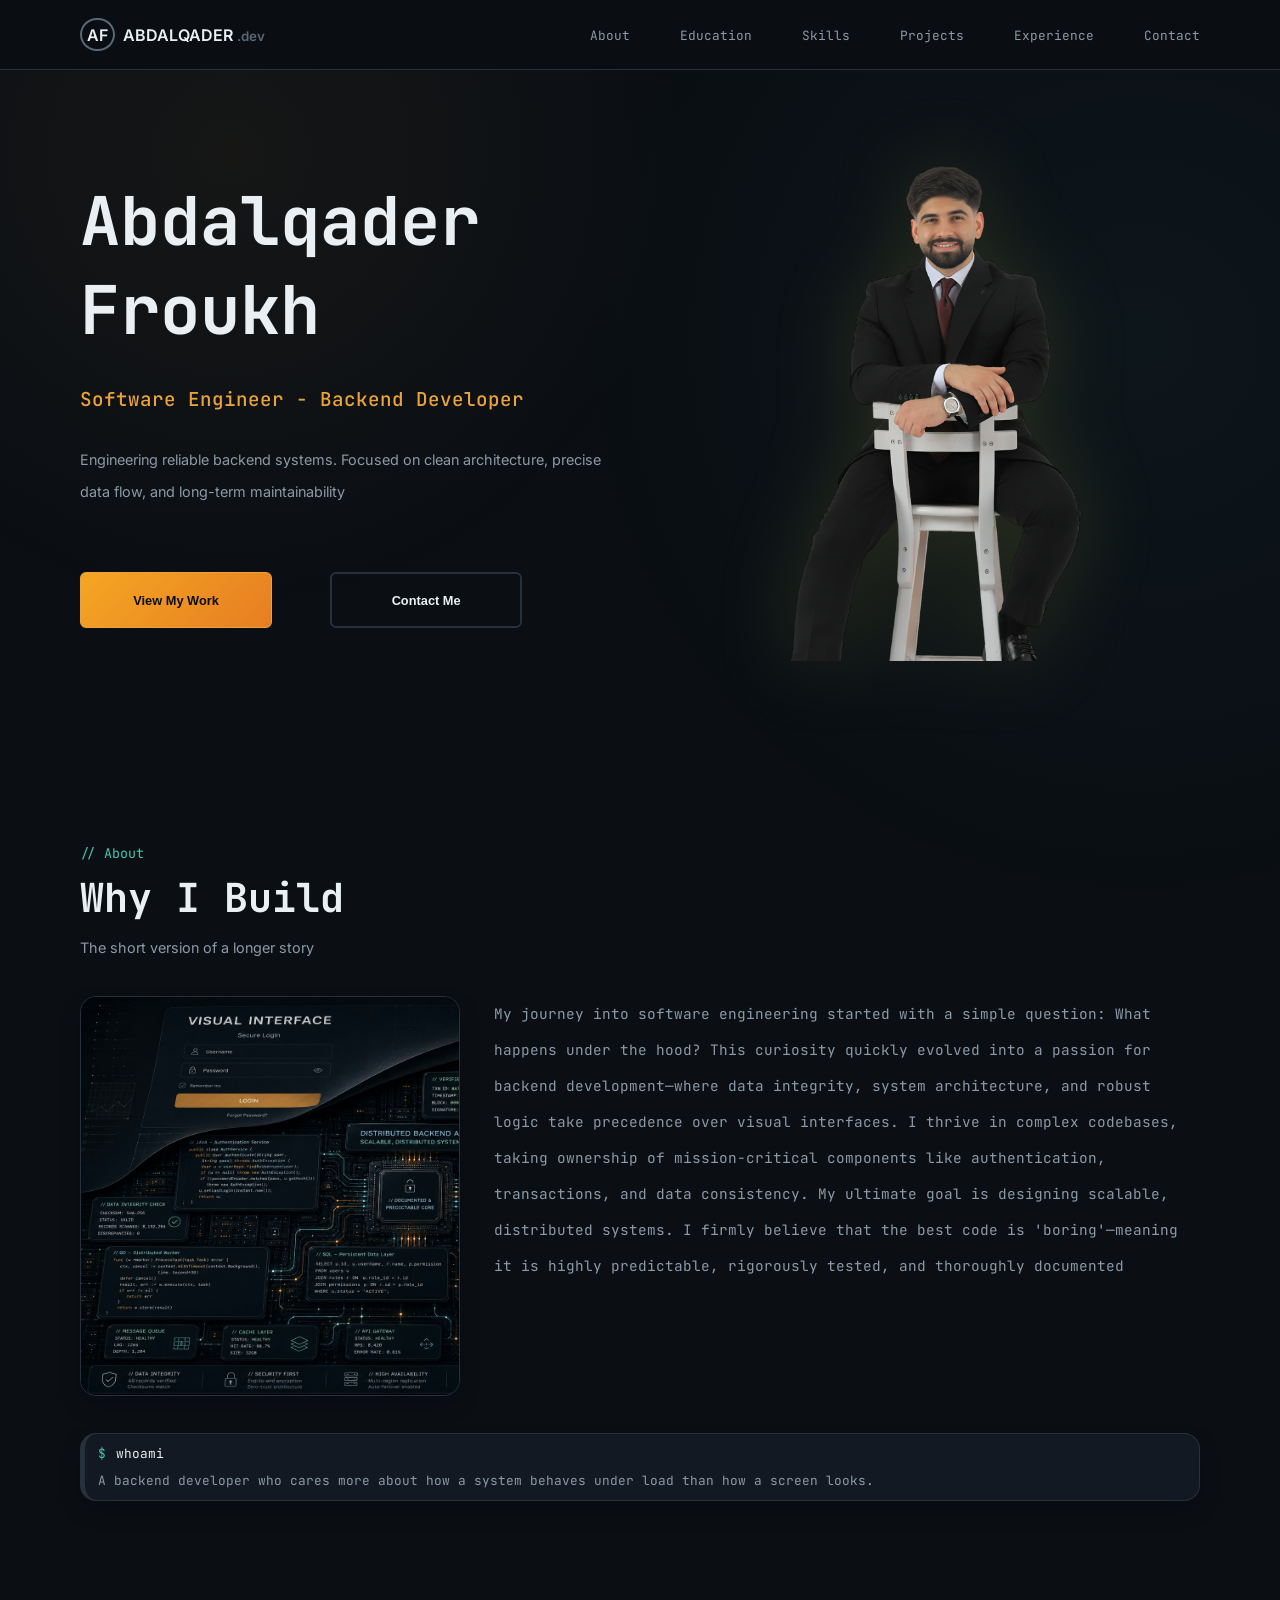
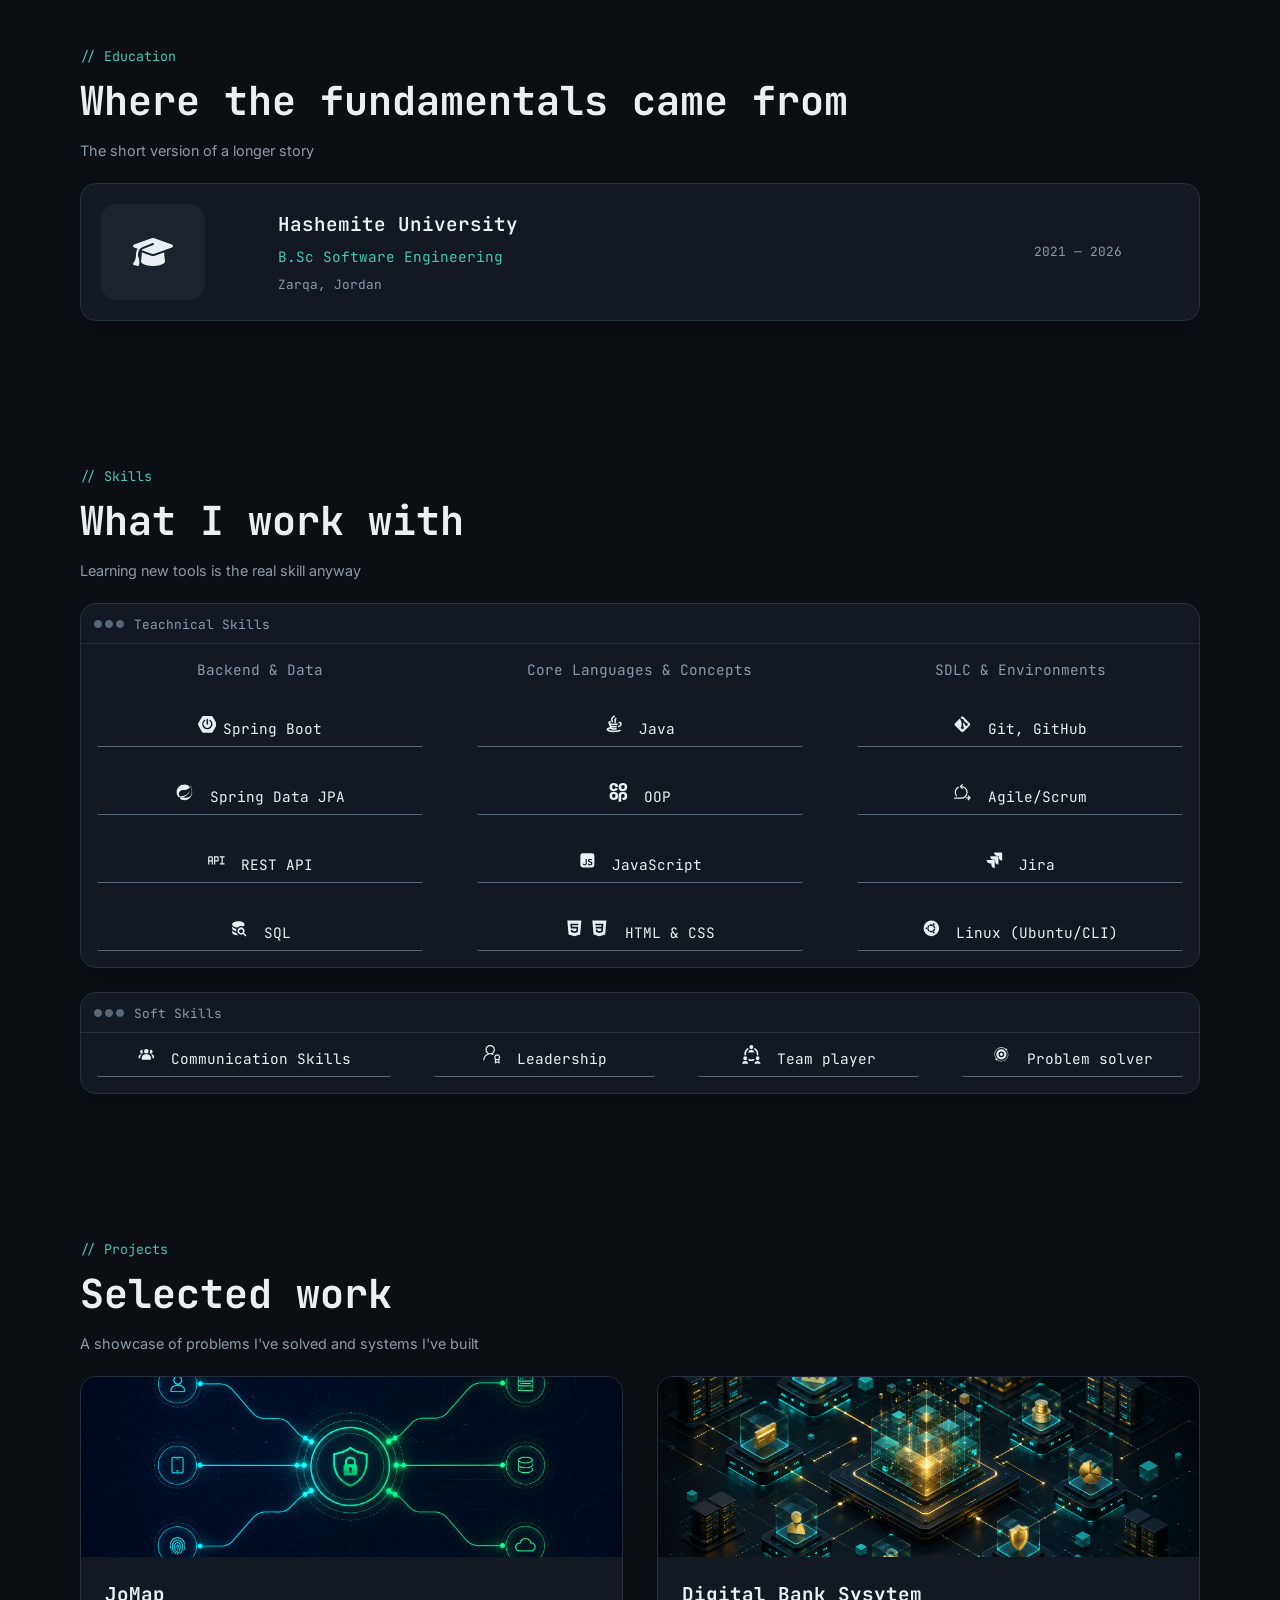
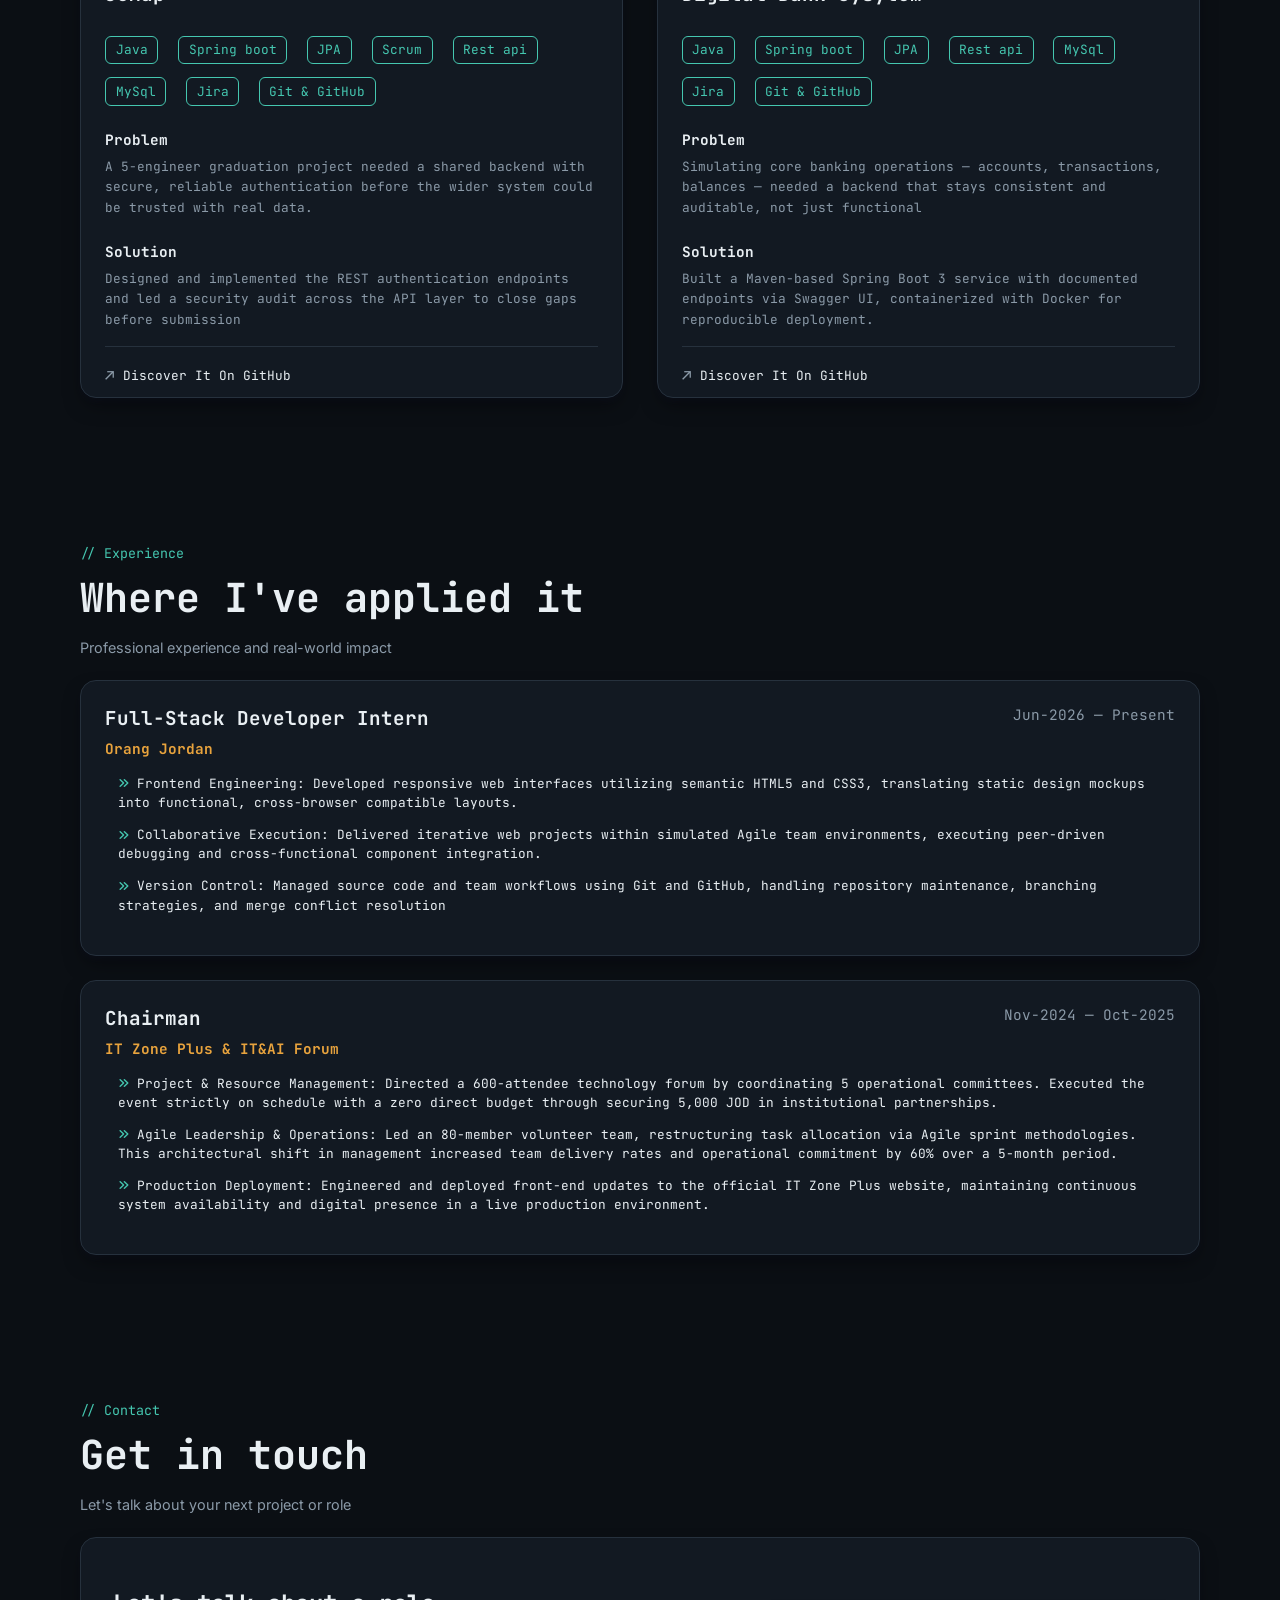
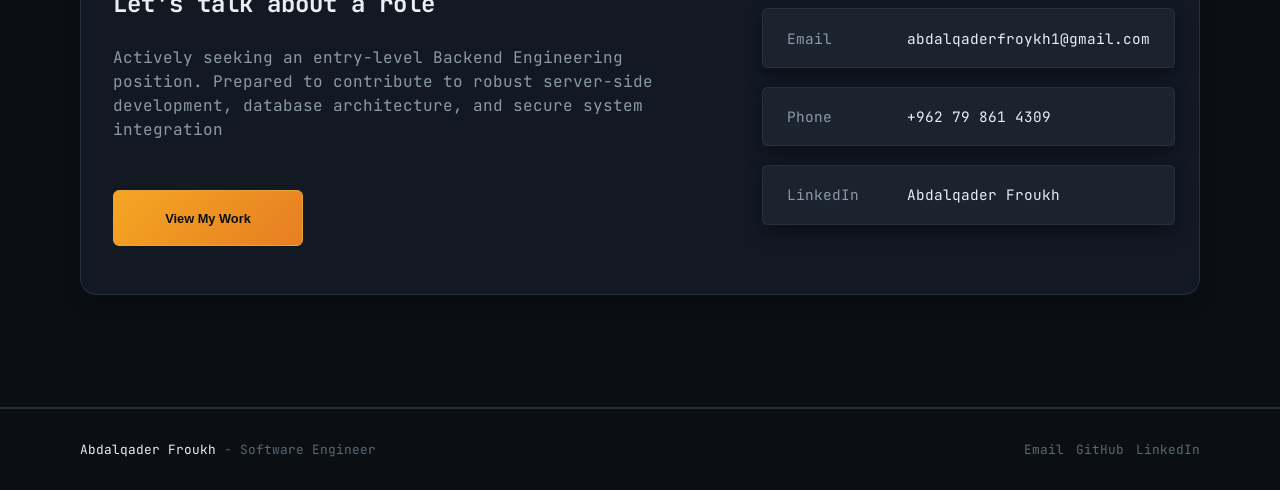
==== commit b80bc43f: "complete all sections" ====
--- a/main.html
+++ b/main.html
@@ -34,8 +34,8 @@
                 <p class="title">Software Engineer - Backend Developer</p>
                 <p class="sub-title">Engineering reliable backend systems. Focused on clean architecture, precise data flow, and long-term maintainability</p>
                 <div class="btn">
-                    <button class="primary-btn">View My Work</button>
-                    <button class="sec-btn">Contact Me</button>
+                    <button class="primary-btn"><a href="#Projects">View My Work</a></button>
+                    <button class="sec-btn"><a href="#Contact">Contact Me</a></button>
                 </div>
             </div>
             <div class="img-part">
@@ -257,10 +257,78 @@
                 </div>
             </div>
         </section>
-        <section class="Experience">
+        <section class="experience" id="Experience">
+            <p class="small-title"><small>//  Experience</small></p>
+            <h2 class="sec-title">Where I've applied it</h2>
+            <p class="sub-title">Professional experience and real-world impact</p>
             
+            <div class="edu-card edu-card1 box">
+                <div class="pos-date">
+                    <h4>Full-Stack Developer Intern</h4>
+                    <p>Jun-2026 — Present</p>
+                </div>
+                <h5>Orang Jordan</h5>
+                <ul>
+                    <li><i class="fa-solid fa-angles-right fa-sm" style="color: #45c7b0;"></i>Frontend Engineering: Developed responsive web interfaces utilizing semantic HTML5 and CSS3, translating static design mockups into functional, cross-browser compatible layouts.</li>
+                    <li><i class="fa-solid fa-angles-right fa-sm" style="color: #45c7b0;"></i>Collaborative Execution: Delivered iterative web projects within simulated Agile team environments, executing peer-driven debugging and cross-functional component integration.</li>
+                    <li><i class="fa-solid fa-angles-right fa-sm" style="color: #45c7b0;"></i>Version Control: Managed source code and team workflows using Git and GitHub, handling repository maintenance, branching strategies, and merge conflict resolution</li>
+                </ul>
+            </div>
+            <div class="edu-card edu-card2 box">
+                <div class="pos-date">
+                    <h4>Chairman</h4>
+                    <p>Nov-2024 — Oct-2025</p>
+                </div>
+                <h5>IT Zone Plus  &  IT&AI Forum</h5>
+                <ul>
+                    <li><i class="fa-solid fa-angles-right fa-sm" style="color: #45c7b0;"></i>Project & Resource Management: Directed a 600-attendee technology forum by coordinating 5 operational committees. Executed the event strictly on schedule with a zero direct budget through securing 5,000 JOD in institutional partnerships.</li>
+                    <li><i class="fa-solid fa-angles-right fa-sm" style="color: #45c7b0;"></i>Agile Leadership & Operations: Led an 80-member volunteer team, restructuring task allocation via Agile sprint methodologies. This architectural shift in management increased team delivery rates and operational commitment by 60% over a 5-month period.</li>
+                    <li><i class="fa-solid fa-angles-right fa-sm" style="color: #45c7b0;"></i>Production Deployment: Engineered and deployed front-end updates to the official IT Zone Plus website, maintaining continuous system availability and digital presence in a live production environment.</li>
+                </ul>
+            </div>
+        </section>
+        
+        <section class="contact" id="Contact">
+            <p class="small-title"><small>//  Contact</small></p>
+            <h2 class="sec-title">Get in touch</h2>
+            <p class="sub-title">Let's talk about your next project or role</p>
+            <div class="contact-box box">
+                <div class="call">
+                    <h2>Let's talk about a role</h2>
+                    <p>Actively seeking an entry-level Backend Engineering position. Prepared to contribute to robust server-side development, database architecture, and secure system integration</p>
+                    <button class="primary-btn last-btn"><a href="#Projects">View My Work</a></button>
+                </div>
+                <div class="ifno-box">
+                    <table>
+                        <tr>
+                            <td>Email</td>
+                            <td><a href="mailto:abdalqaderfroykh1@gmail.com" class="info-value">abdalqaderfroykh1@gmail.com</a></td>
+                        </tr>
+                        <tr>
+                            <td>Phone</td>
+                            <td><a href="tel:+962798614309" class="info-value">+962 79 861 4309</a></td>
+                        </tr>
+                        <tr>
+                            <td>LinkedIn</td>
+                            <td><a href="https://linkedin.com/in/abdalqader-froukh" target="_blank" class="info-value">Abdalqader Froukh</a></td>
+                        </tr>
+                    </table>
+                </div>
+                
+            </div>
         </section>
         </main>
+        <footer>
+            <hr>
+            <div class="footer-content">
+                <div class="footer-name">Abdalqader Froukh <span>- Software Engineer</span></div>
+                <div class="footer-links">
+                    <a href="mailto:abdalqaderfroykh1@gmail.com">Email</a>
+                    <a href="https://github.com/abdalqaderf">GitHub</a>
+                    <a href="https://linkedin.com/in/abdalqader-froukh">LinkedIn</a>
+                </div>
+            </div>
+        </footer>
         
         
         
--- a/style.css
+++ b/style.css
@@ -24,7 +24,9 @@
     margin: 0;
     padding: 0;
 }
-
+a{
+    color: inherit;
+}
 body{
     background-color: var(--bg);
     z-index: 1000;
@@ -81,6 +83,7 @@
     align-items: center;
     padding: 0 5rem;
     border-bottom:1px solid var(--border);
+    z-index: 1000;
 }
 
 .nav-logo {
@@ -168,6 +171,7 @@
 
 .text-part{
     width: 100%;
+    margin-top: 4rem;
 }
 
 .img-part{
@@ -176,11 +180,11 @@
 .img-part img{
     width: 100%;
     height: auto;
-    aspect-ratio: 11 / 9;
+    aspect-ratio: 9/ 9;
     object-fit: contain;
     object-position: top;
     background-color: transparent;
-    z-index: 111;
+    
     filter: drop-shadow(0px 0px 40px rgba(209, 200, 77, 0.15));
 }
 
@@ -188,7 +192,7 @@
 .name{
     color: var(--text);
     font-weight:bolder;
-    font-size: 3.2rem;
+    font-size: 4.2rem;
 }
 
 .title{
@@ -212,13 +216,13 @@
 
 
 .primary-btn{
-    background-color: var(--accent);
-    color: var(--bg);
+    background: linear-gradient(135deg, #F5A623 0%, #E67E22 100%);    color: var(--bg);
     height: 3.5rem;
     width: 35%;
     border-radius: var(--radius-sm);
     font-size: var(--font-size-s);
     border: 1px solid var(--accent);
+    font-weight: 600;
 
 }
 
@@ -232,6 +236,7 @@
     font-size: var(--font-size-s);
     border: 2px solid var(--border);
     margin-left: 3rem;
+    font-weight: 600;
 }
 .sec-btn:hover{
     color: var(--accent-2);
@@ -242,8 +247,7 @@
 }
 .primary-btn:hover {
     transform: translateY(-4px);
-    background-color:#ecbc6e;
-    box-shadow: 0 6px 12px rgba(0, 0, 0, 0.15);
+    background: linear-gradient(135deg, #F5B043 0%, #E88E36 100%);    box-shadow: 0 6px 12px rgba(0, 0, 0, 0.15);
 
 }
 .primary-btn, 
@@ -262,6 +266,9 @@
     .btn{
         display: flex;
         justify-content: center;
+    }
+    .text-part{
+        text-align: center;
     }
 }
 
@@ -304,7 +311,6 @@
     border-width: 2.5px ;
     transform: translateY(-4px);
 }
-
 
 .story-text p{
     color: var(--text-sec);
@@ -437,13 +443,13 @@
     font-size: var(--font-size-m);
     margin-top: 2.5rem ;
     padding-bottom: .5rem;
-    border-bottom: 1px solid var(--accent-2);
+    border-bottom: 1px solid var(--text-third);
     border-radius: 2px;
     transition: transform 0.25s ease-out, box-shadow 0.25s ease-out, background-color 0.25s ease-out, color 0.25s ease-out, border-color 0.25s ease-out;
 
 }
 .col-skills p:hover{
-    border-bottom-color: var(--accent);
+    border-bottom-color: var(--accent-2);
     transform: translateY(-2px);
 
 }
@@ -462,7 +468,7 @@
 .soft-skills-count p{
     color: var(--text);
     font-size: var(--font-size-m);
-    border-bottom: 1px solid var(--accent);
+    border-bottom: 1px solid var(--text-third);
     padding-bottom: .5rem;
     border-radius: 2px;
     transition: transform 0.25s ease-out, box-shadow 0.25s ease-out, background-color 0.25s ease-out, color 0.25s ease-out, border-color 0.25s ease-out;
@@ -474,9 +480,6 @@
 
 }
 
-.soft-skills-box:hover{
-    border-color: var(--accent);
-}
 
 .skills svg{
         margin: -4px 7px 0 0;
@@ -627,4 +630,152 @@
     .pro-cards{
         grid-template-columns: 1fr;
     }
+}
+
+
+/* Experience */
+.experience{
+    margin-top: 9rem;
+}
+
+.edu-card{
+    padding: 1.5rem;
+    color: var(--text);
+    margin-bottom: 1.5rem;
+}
+
+.pos-date{
+    display: flex;
+    justify-content: space-between;
+    margin-bottom: .5rem;
+}
+
+.pos-date h4{
+    font-size: var(--font-size-l);
+}
+.pos-date p{
+    font-size: var(--font-size-m);
+    color: var(--text-sec);
+}
+
+.edu-card h5{
+    color: var(--accent);
+    font-size: var(--font-size-m);
+}
+
+.edu-card ul {
+    margin: 1rem 0;
+}
+.edu-card li{
+    font-size: var(--font-size-s);
+    line-height: 1.5;
+    margin: .8rem;
+}
+.edu-card li i{
+    margin-right: .5rem;
+}
+
+
+/* Contact */
+.contact{
+    margin-top: 9rem;
+}
+
+.contact-box{
+    display: flex;
+    flex-direction: row;
+    justify-content: space-between;
+    padding: 1.5rem 1.5rem 1.5rem 2rem;
+    gap: 10%;
+    color: var(--text);
+    align-items: center;
+}
+
+.call h2 , .call p , .call button{
+    margin: 1.5rem 0;
+    line-height: 1.5 ;
+}
+.call p{
+    color: var(--text-sec);
+}
+
+.ifno-box table {
+    width: 100%;
+    border-collapse: separate; 
+    border-spacing: 0 1.2rem;  
+}
+
+.ifno-box td {
+    background-color: var(--in-box);
+    padding: 1.2rem 1.5rem;
+    font-size: var(--font-size-m);
+    border-top: 1px solid var(--border);
+    border-bottom: 1px solid var(--border);
+}
+
+.ifno-box td:first-child {
+    width: 30%; 
+    color: var(--text-sec); 
+    border-left: 1px solid var(--border);
+    border-top-left-radius: var(--radius-sm);
+    border-bottom-left-radius: var(--radius-sm);
+}
+
+.ifno-box td:last-child {
+    color: var(--text);
+    border-right: 1px solid var(--border);
+    border-top-right-radius: var(--radius-sm);
+    border-bottom-right-radius: var(--radius-sm);
+}
+.ifno-box tr{
+    box-shadow: 0 4px 6px -1px rgba(16, 20, 41, 0.315), 0 10px 20px -5px rgba(0, 0, 0, 0.5); 
+    border: 1px solid var(--border);
+    transition: all 0.3s ease;
+}
+
+
+.ifno-box tr td a:hover{
+    color: var(--accent-2);
+}
+
+
+@media (max-width: 992px){
+    .contact-box{
+        flex-direction: column;
+    }
+    .call {
+        text-align: center; 
+        display: flex;
+        flex-direction: column;
+        align-items: center; 
+    }
+}
+
+footer{
+    margin-top: 7rem;
+    color: var(--text);
+    font-size: var(--font-size-s);
+}
+
+footer hr{
+    border: 1px solid var(--border);
+}
+.footer-content{
+    margin: 2rem 0;
+    padding:  0 5rem;
+    display: flex;
+    flex-direction: row;
+    justify-content: space-between;
+}
+
+.footer-name span{
+    color: var(--text-third);
+}
+.footer-links a{
+    color: var(--text-third);
+    margin-left: 4px;
+}
+
+.footer-links a:hover{
+    color: var(--accent);
 }
